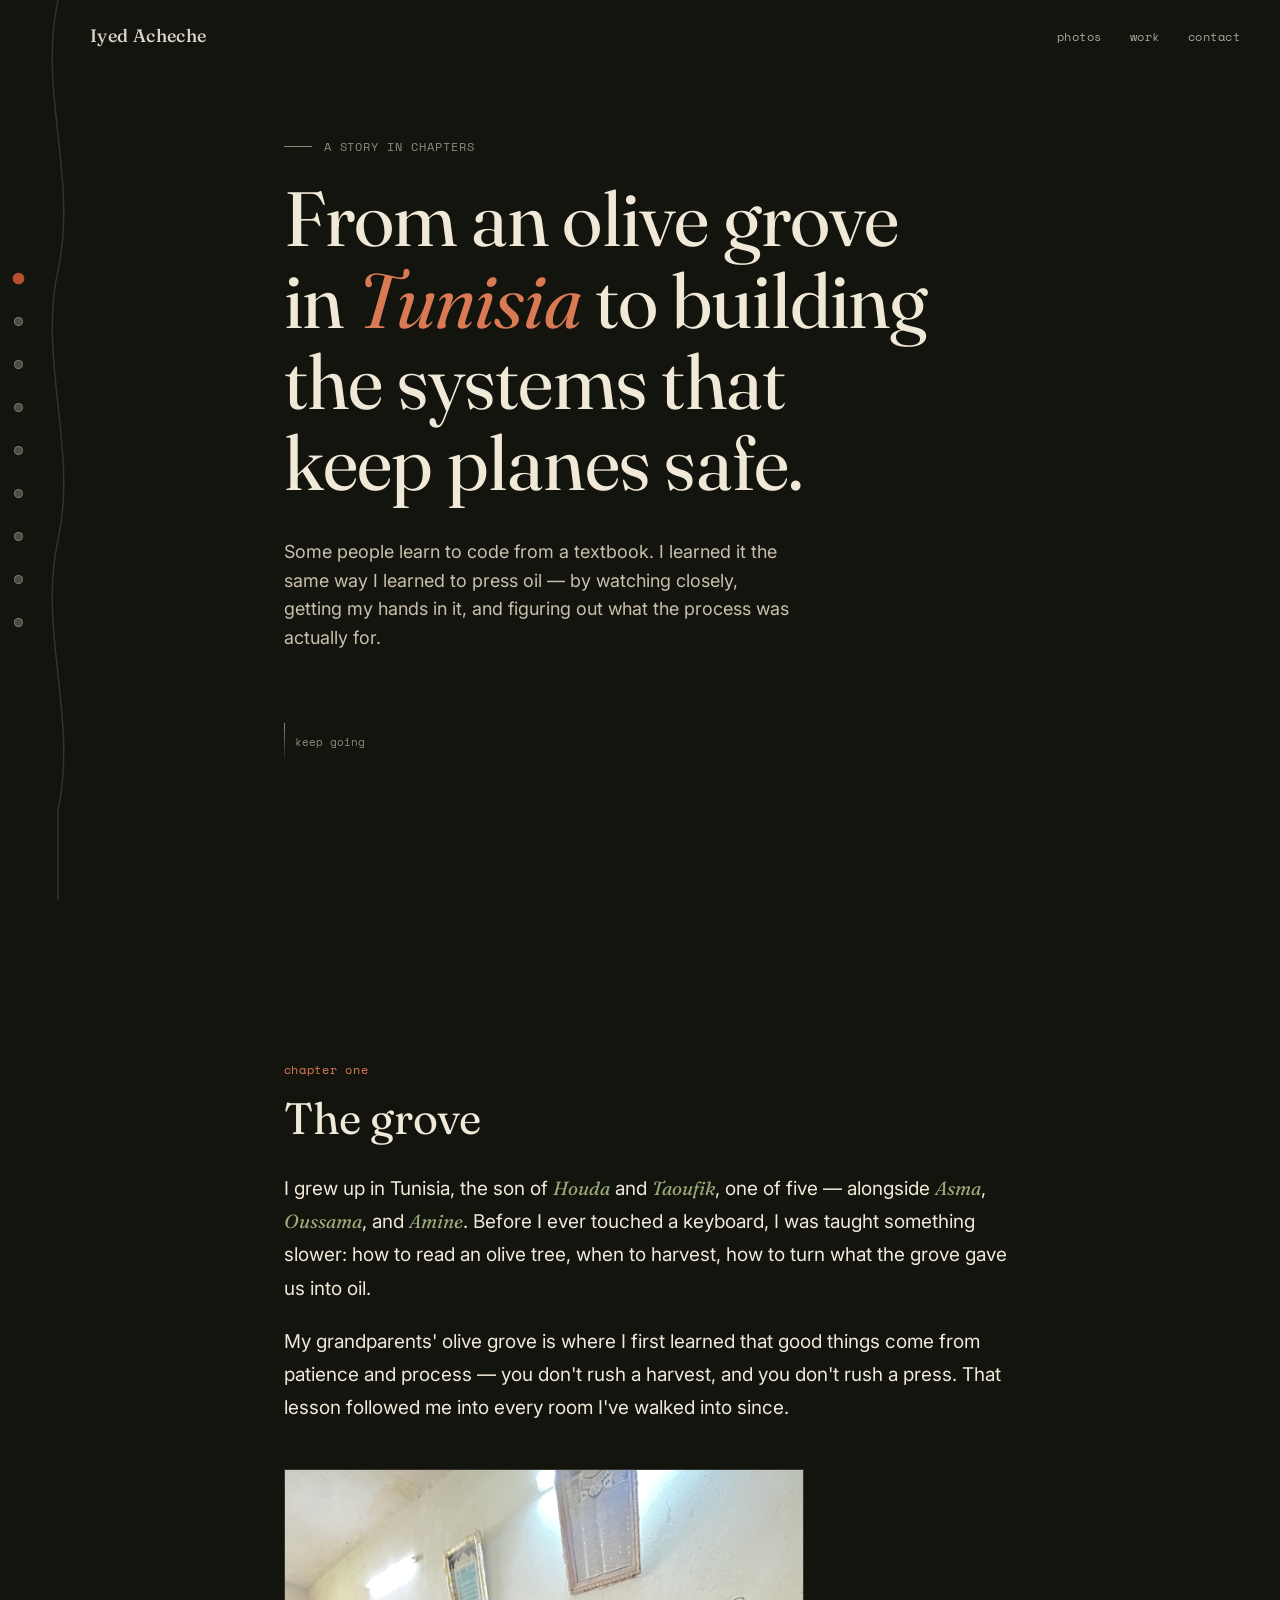
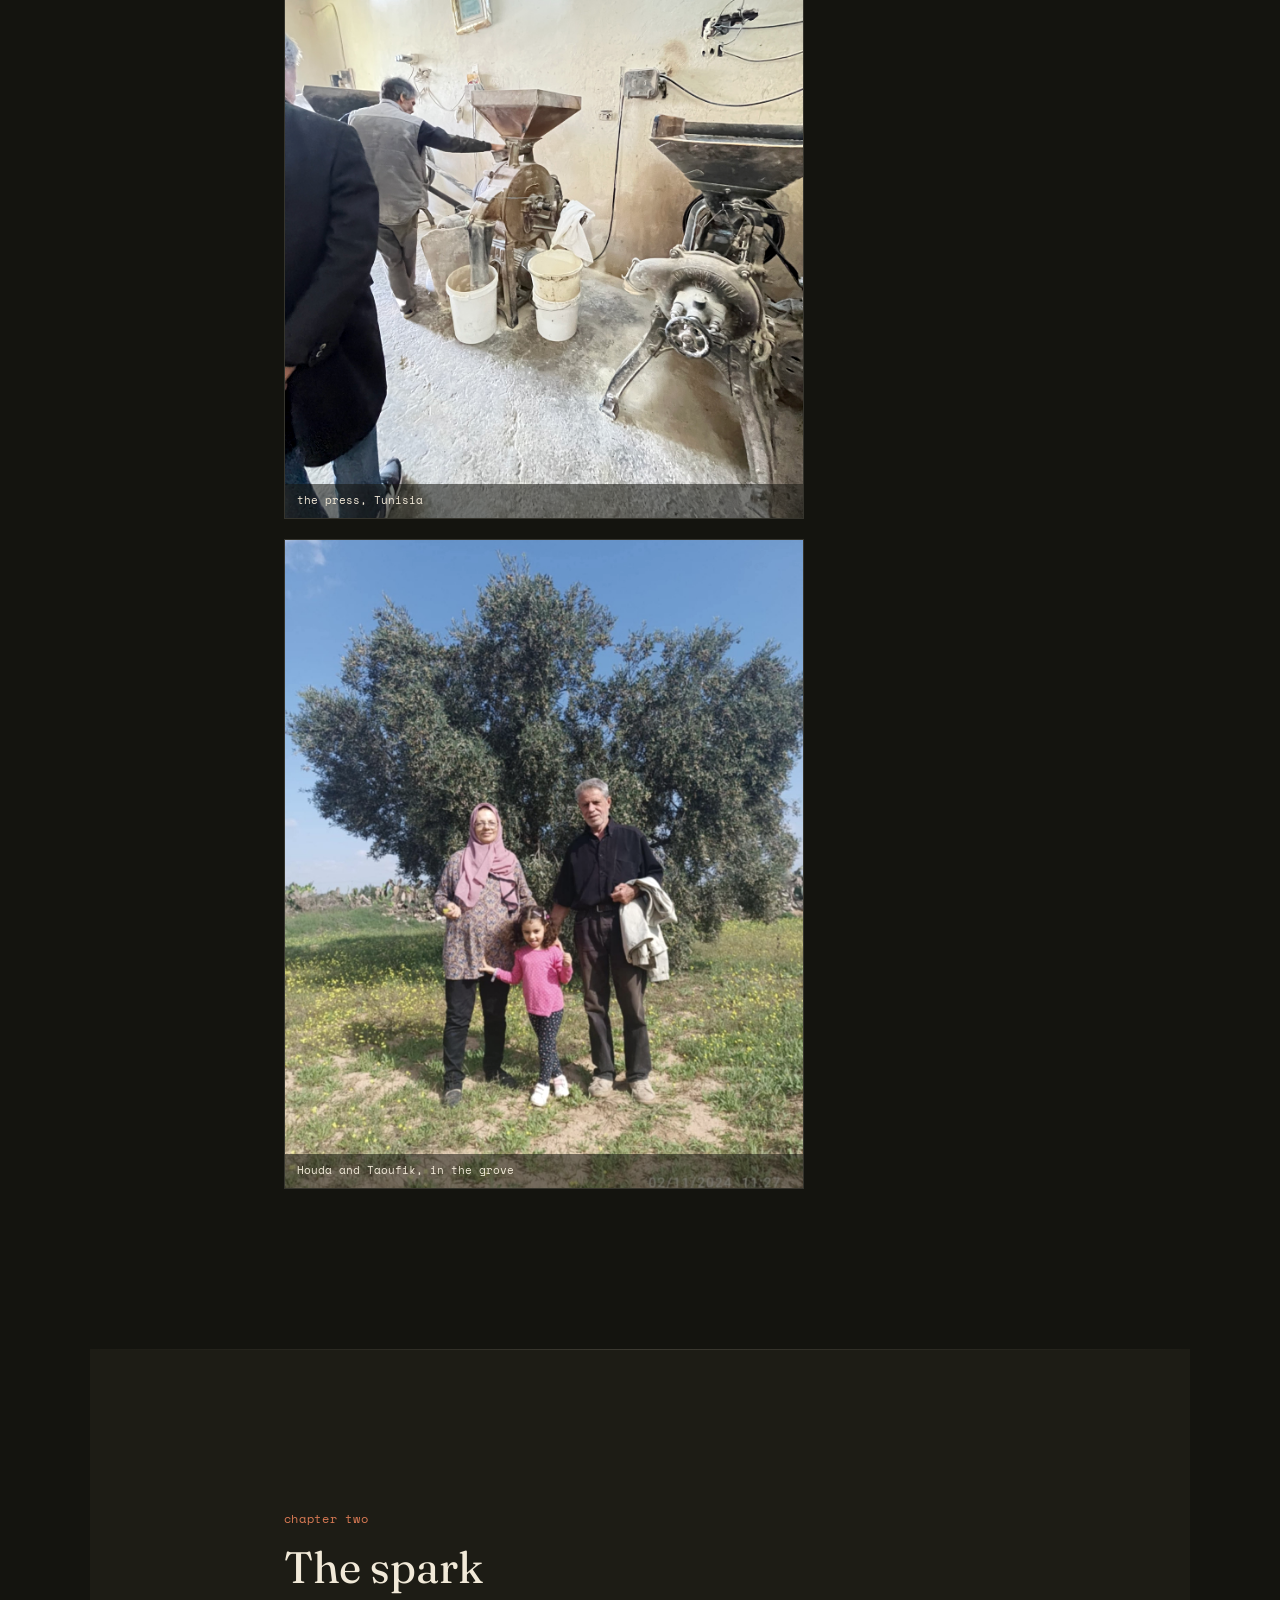
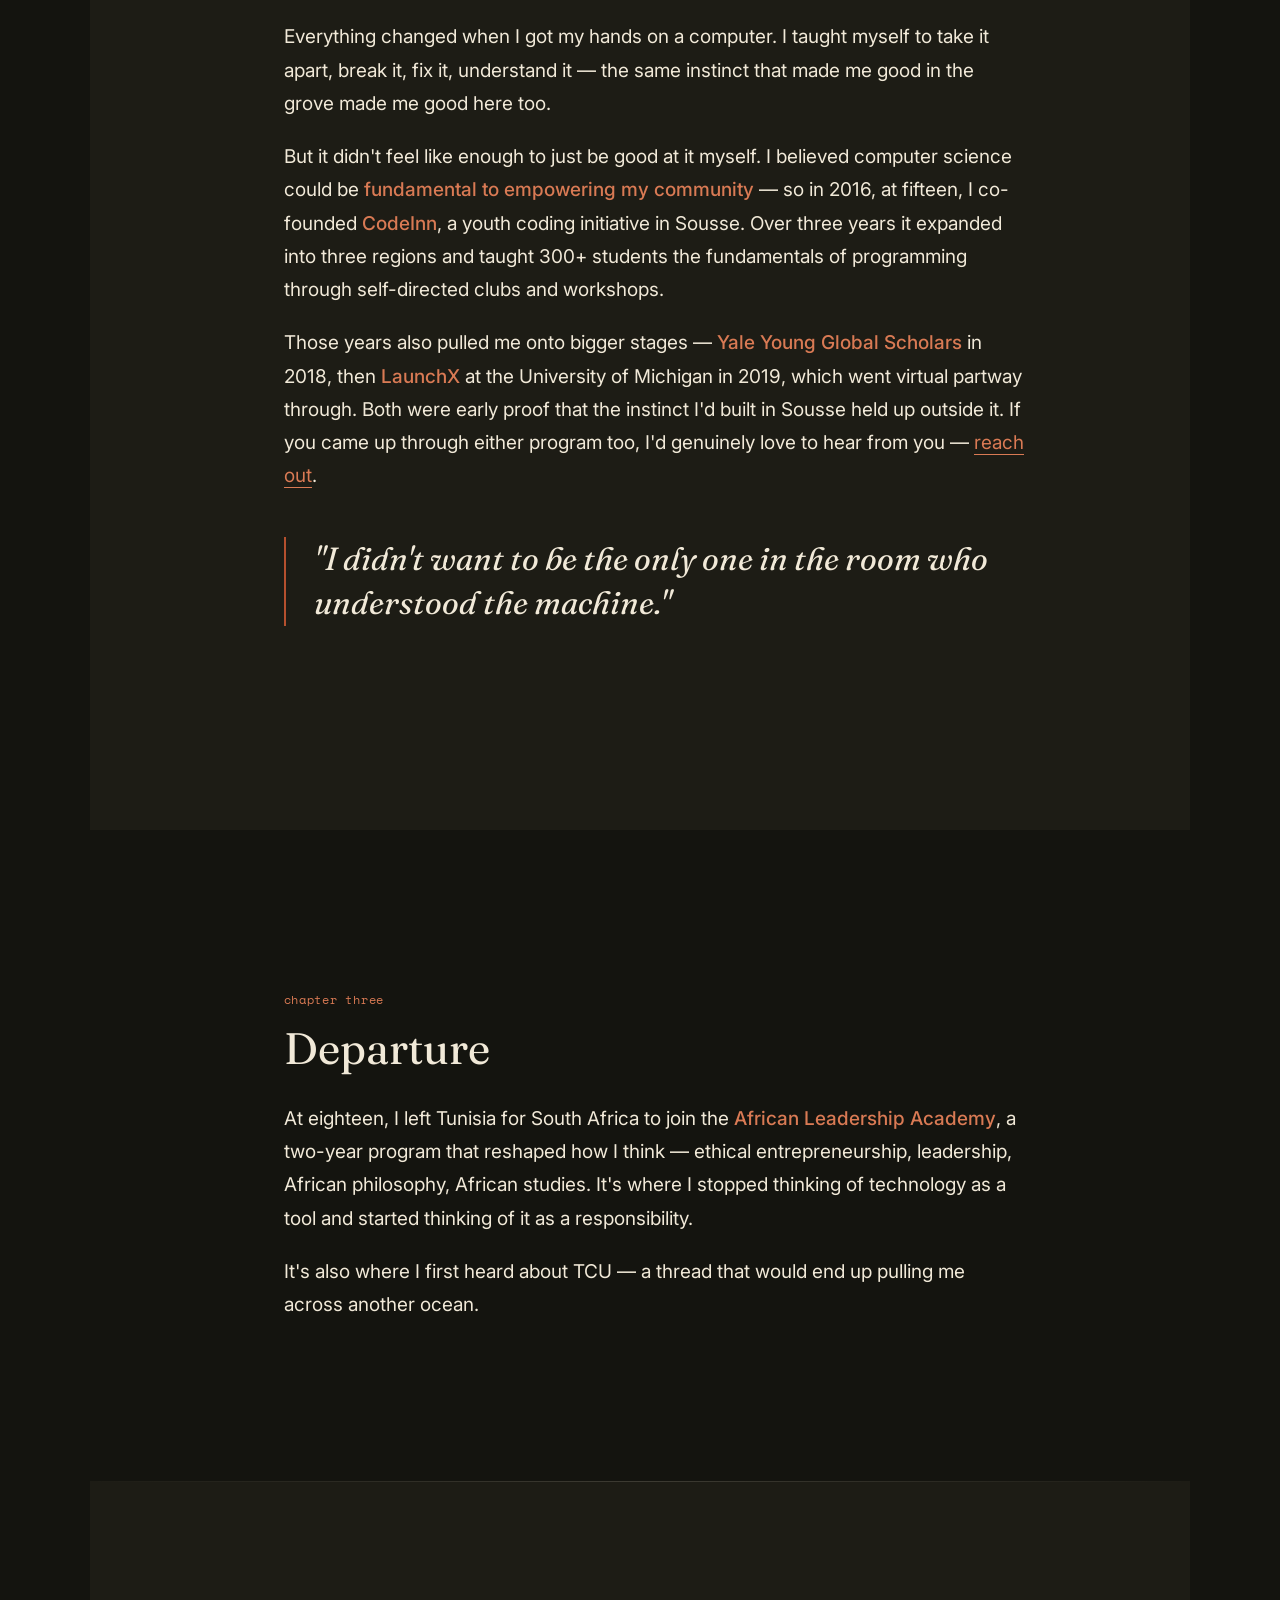
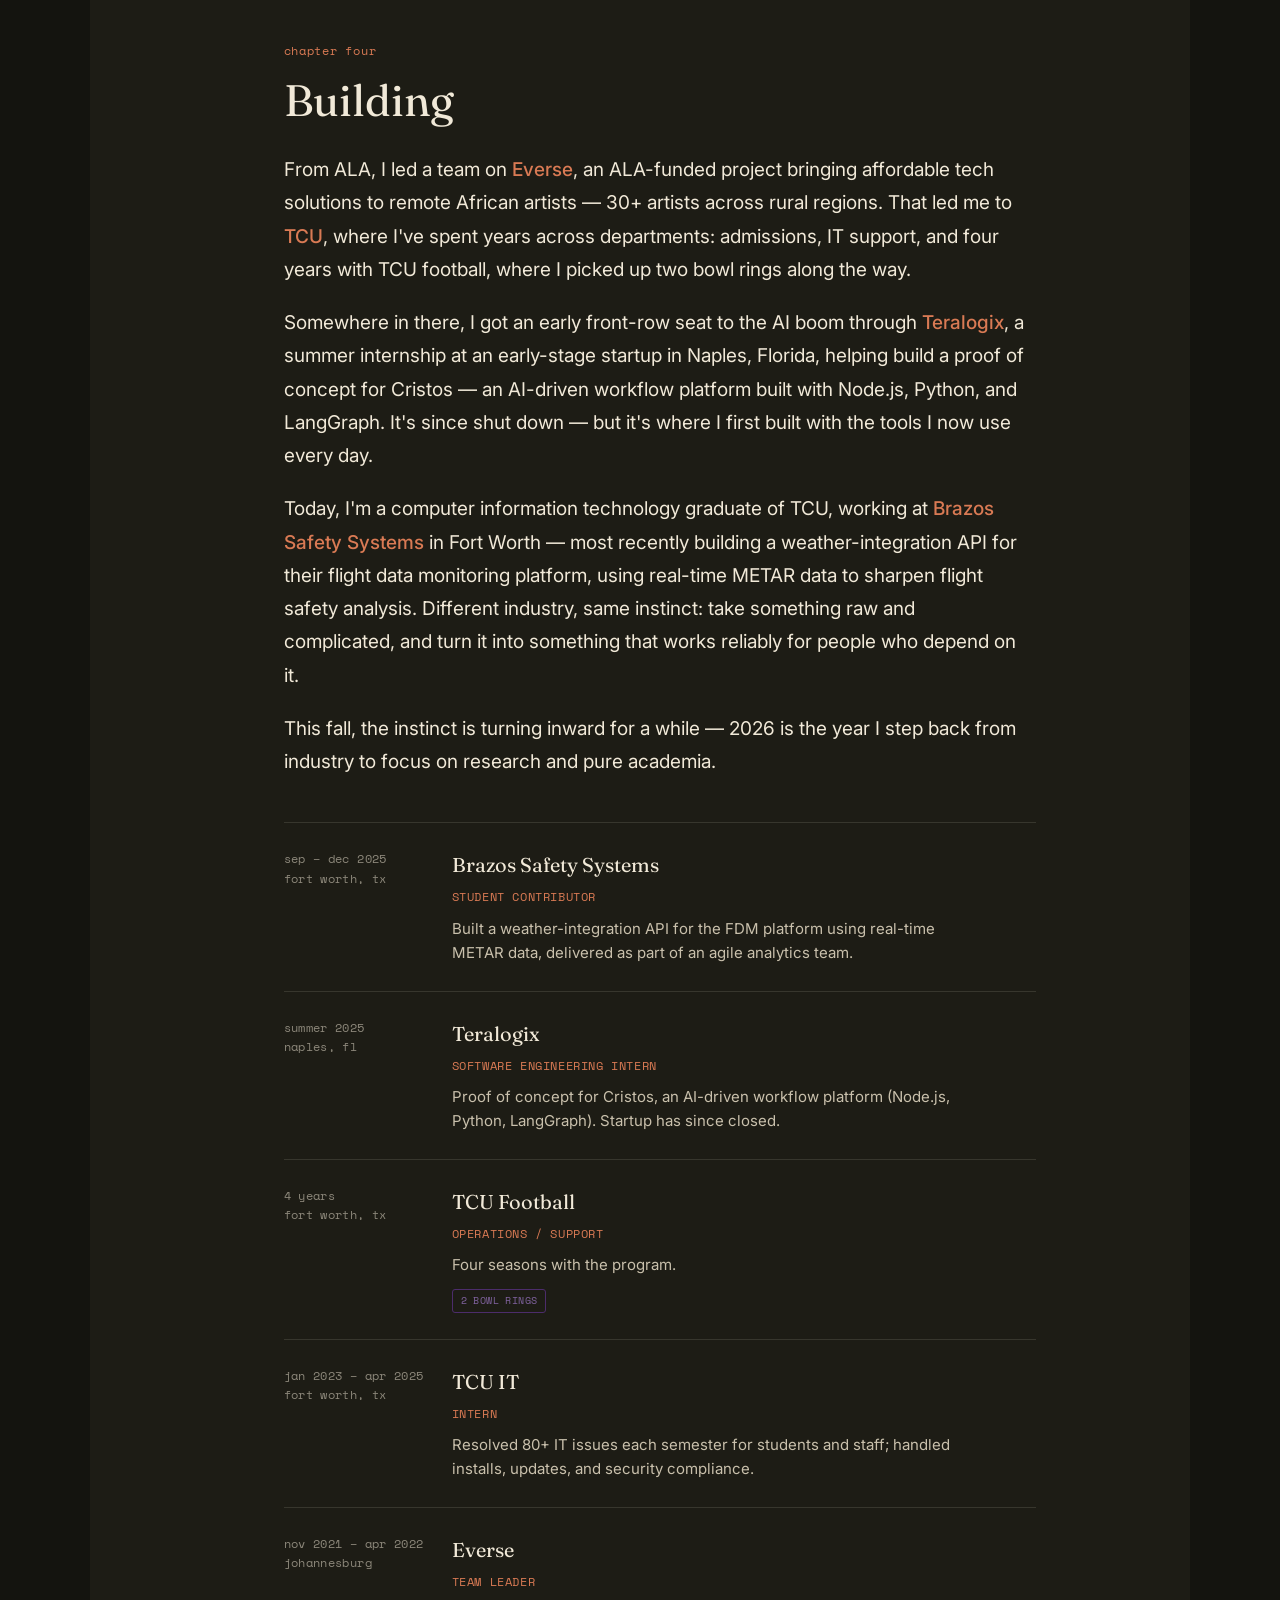
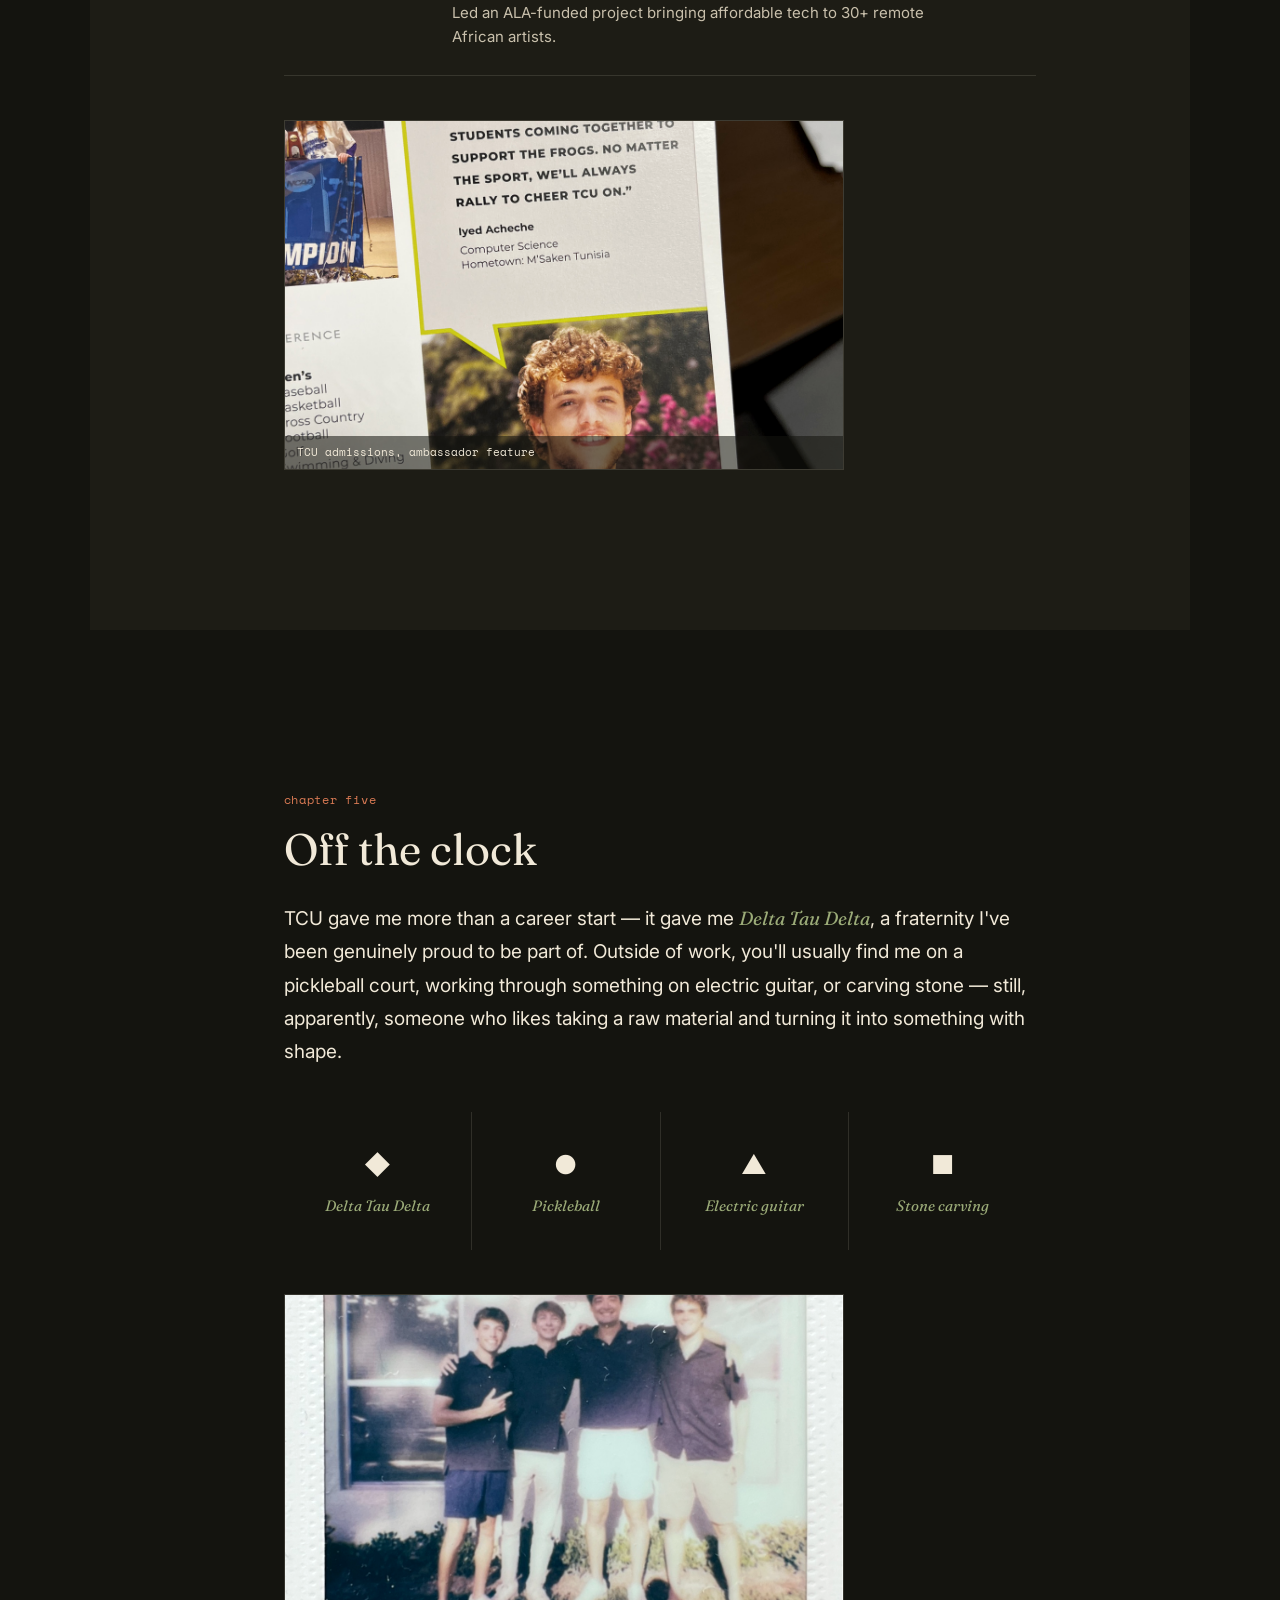
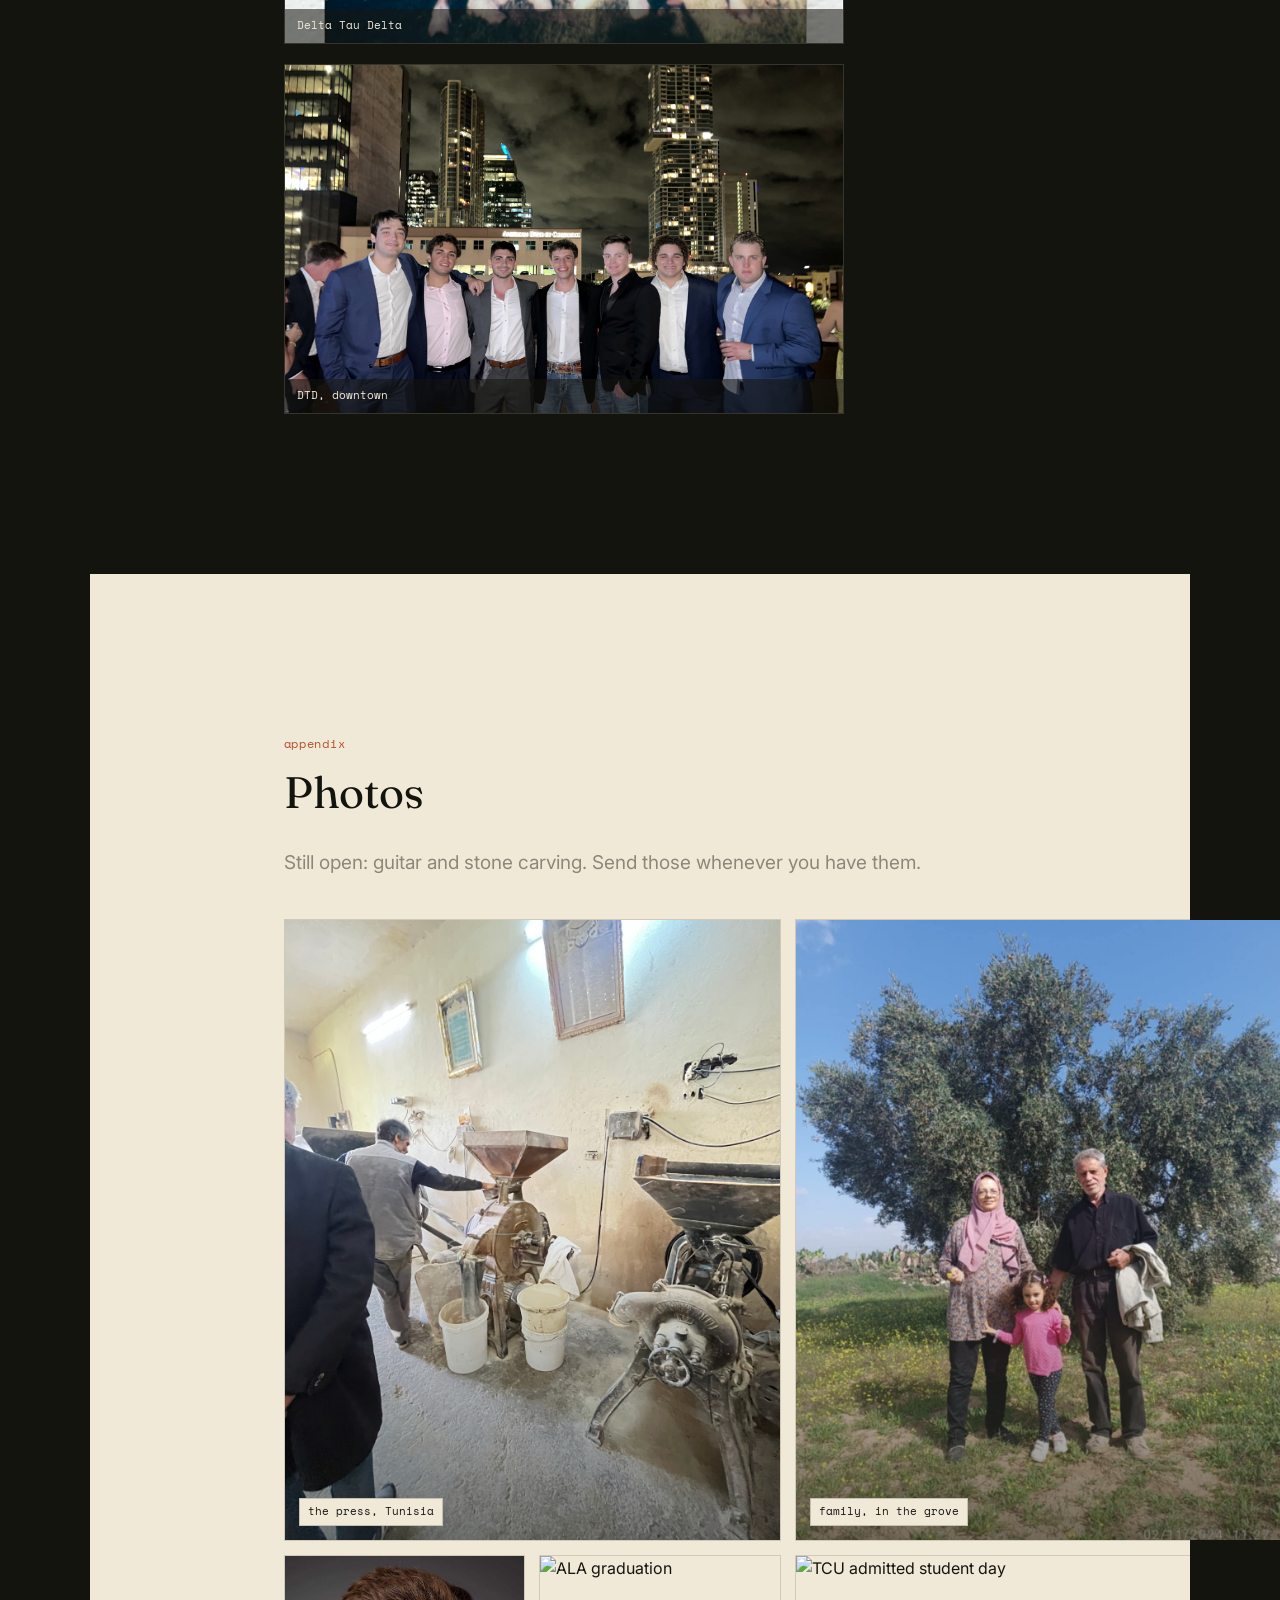
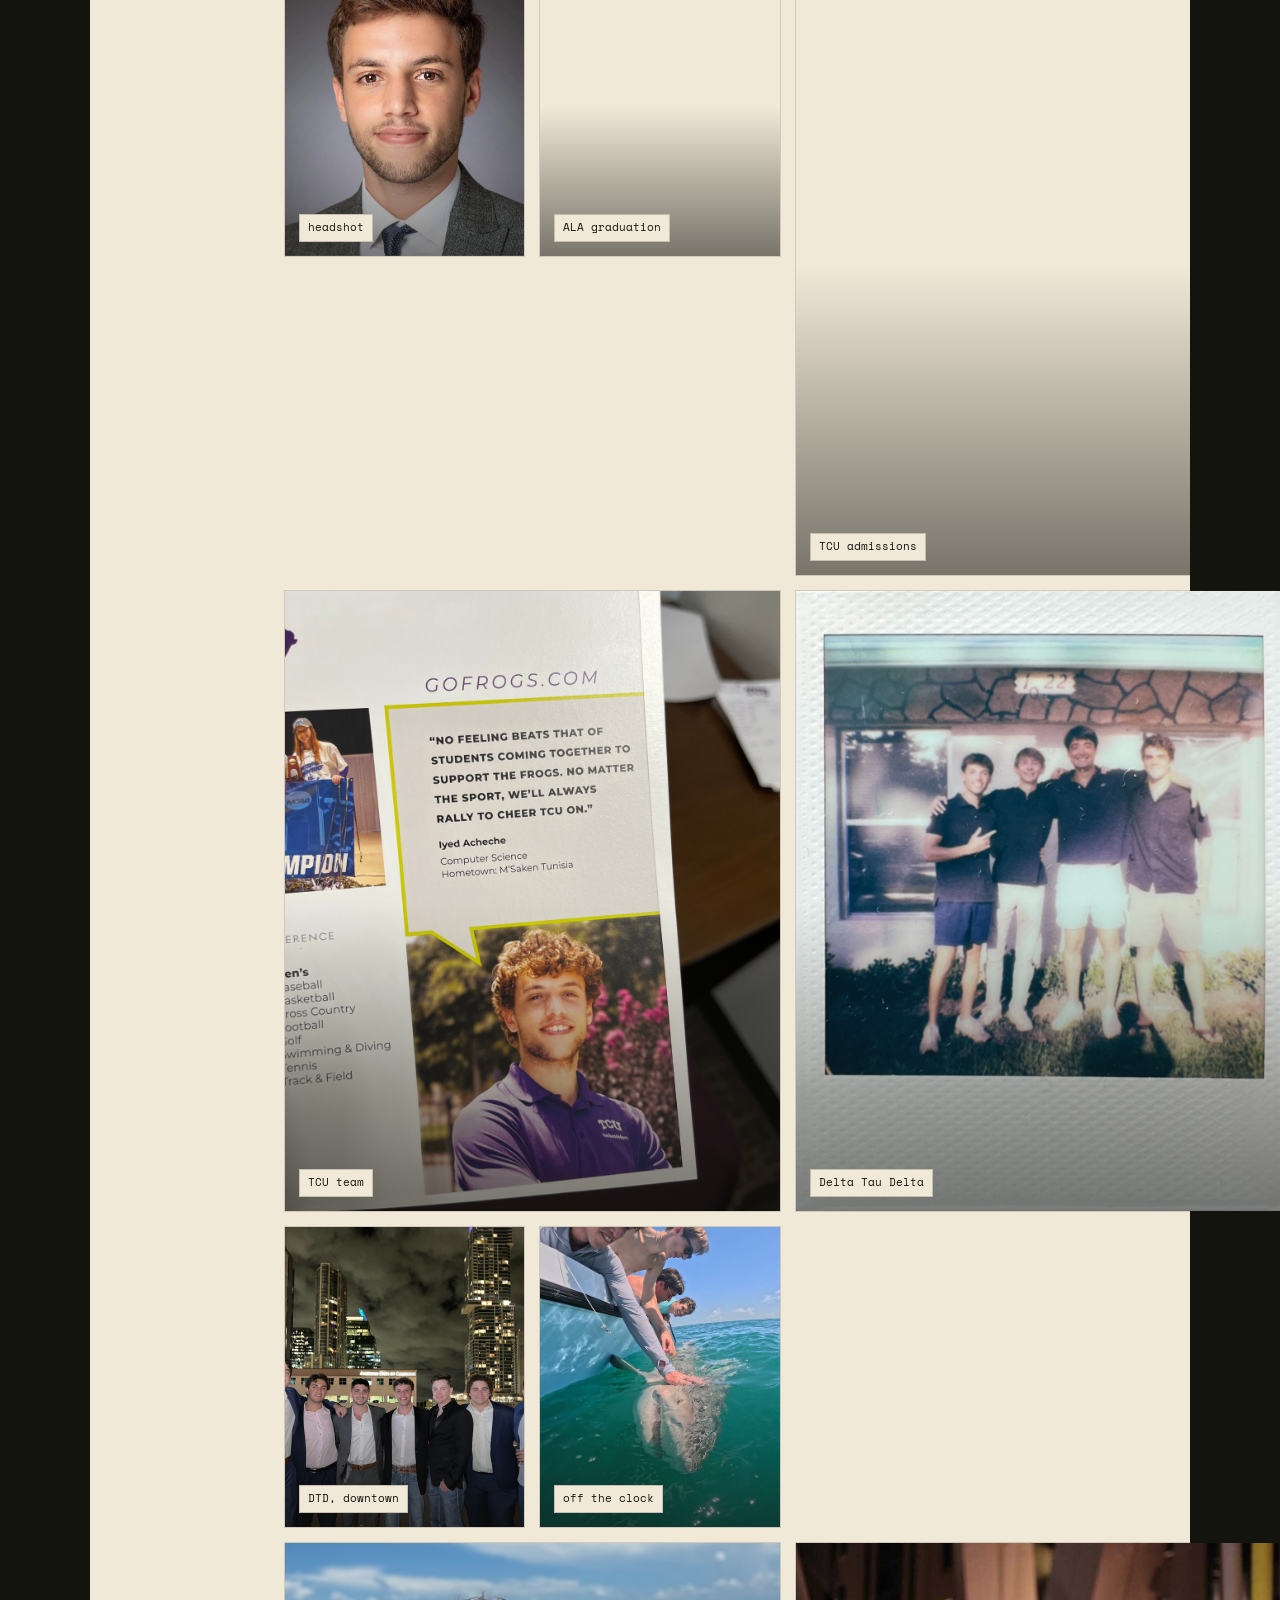
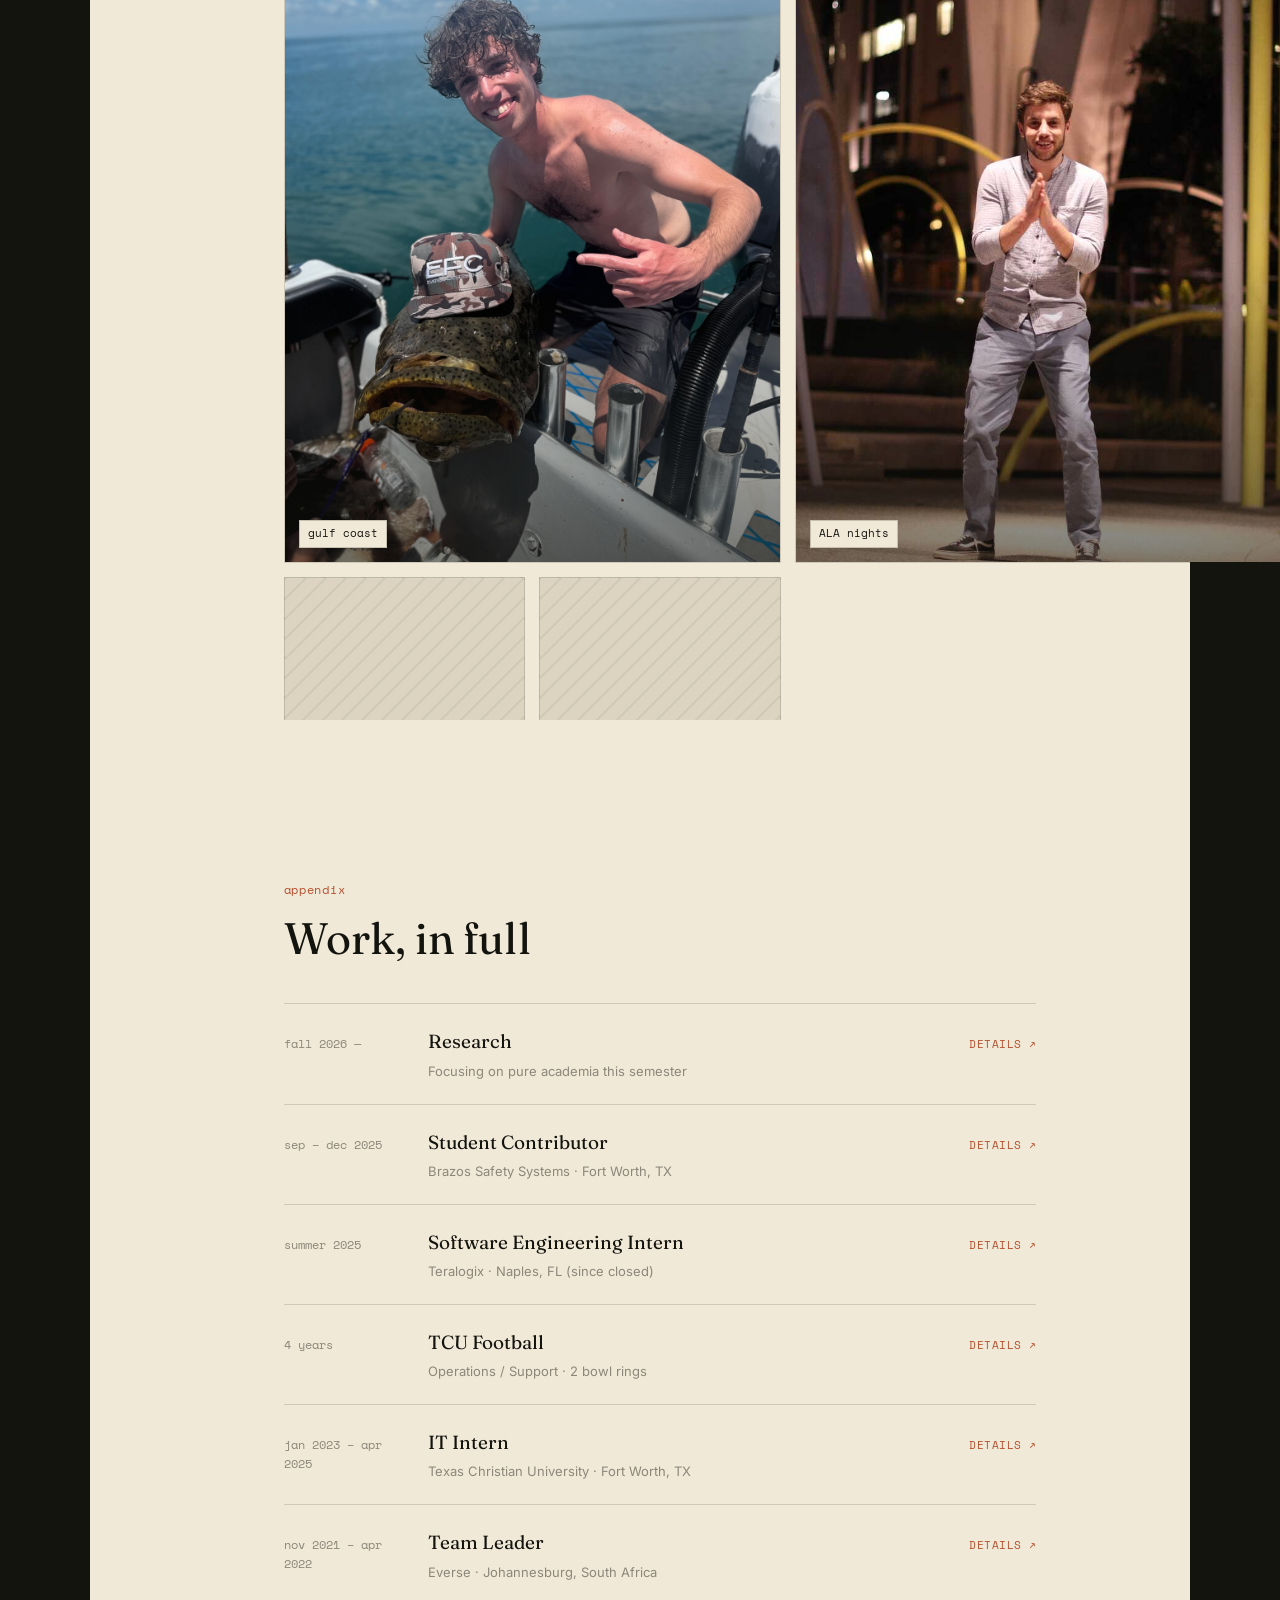
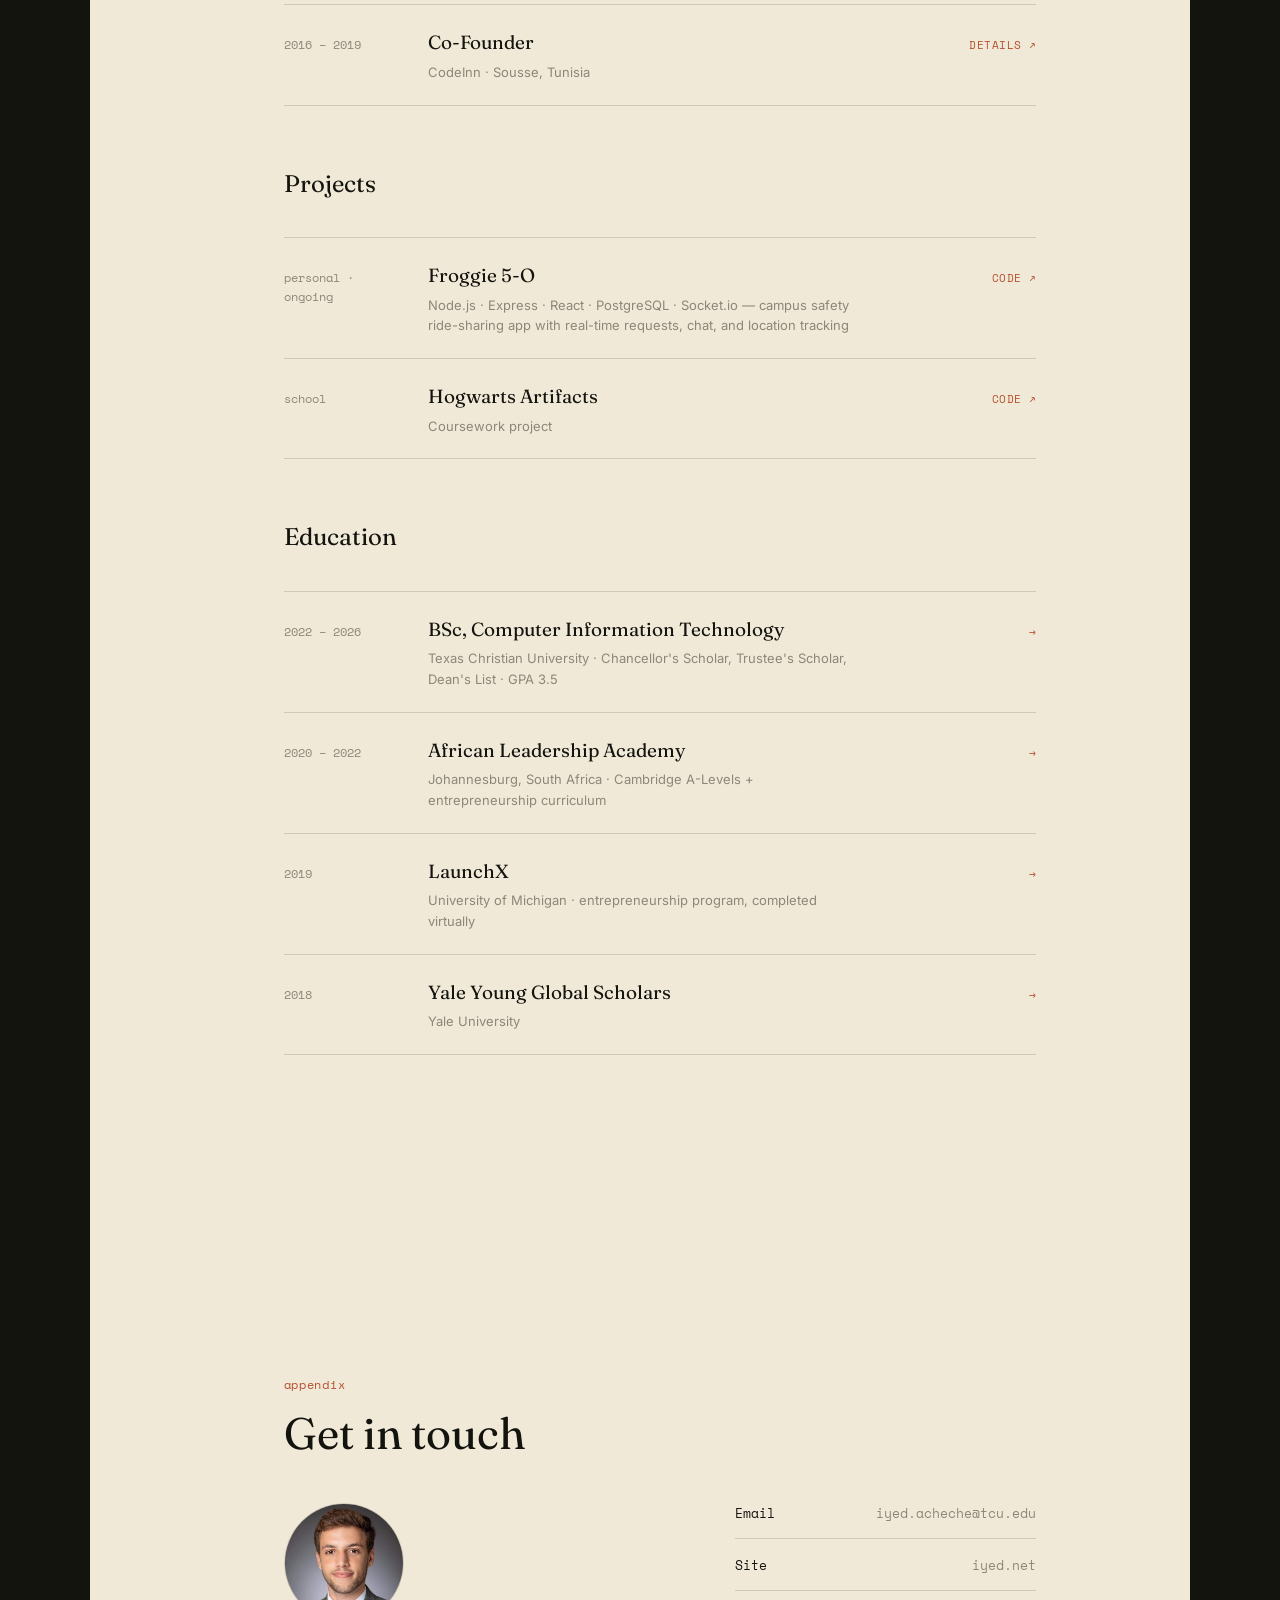
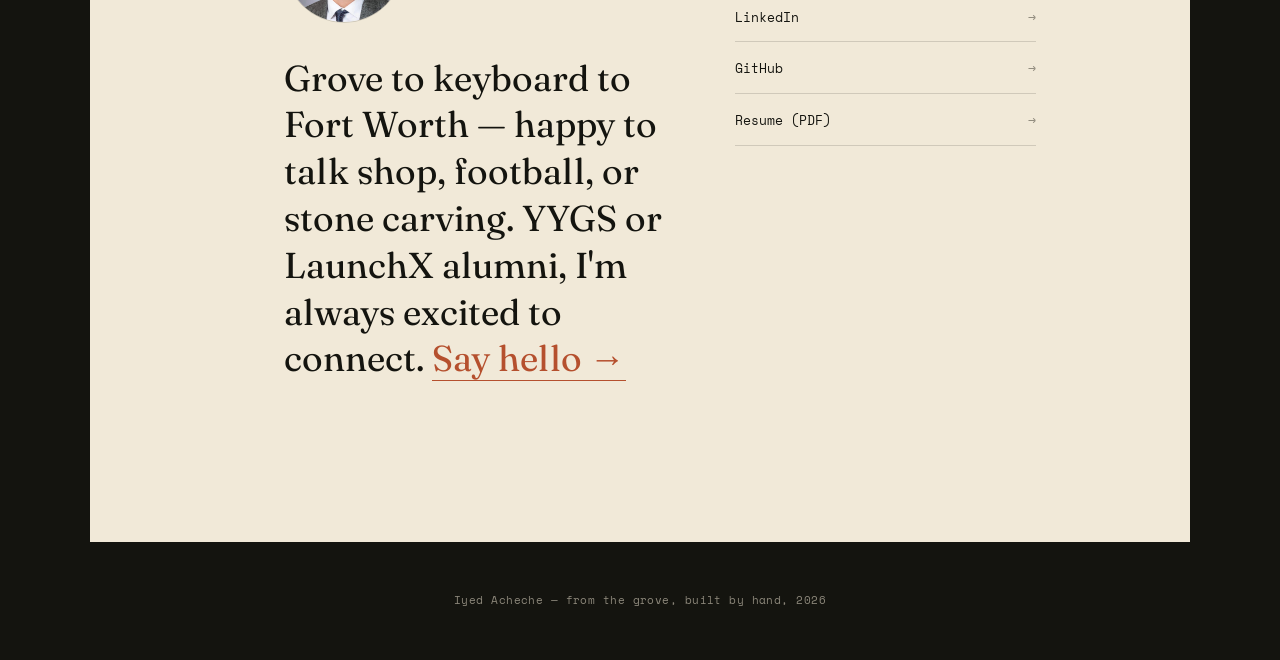
==== story.html @ ce96b067 "Ship Ink home page design; move long-form page to story.html Co-Authored-By: Claude Sonnet 5.5 <nore" ====
<!DOCTYPE html>
<html lang="en">
<head>
<meta charset="UTF-8">
<meta name="viewport" content="width=device-width, initial-scale=1.0">
<title>Iyed Acheche — from the grove</title>
<link rel="preconnect" href="https://fonts.googleapis.com">
<link rel="preconnect" href="https://fonts.gstatic.com" crossorigin>
<link href="https://fonts.googleapis.com/css2?family=Fraunces:opsz,wght@9..144,300;9..144,400;9..144,500;9..144,600&family=Inter:wght@400;500;600&family=Space+Mono:wght@400;700&display=swap" rel="stylesheet">
<style>
  :root{
    --ink:#14140F;
    --ink-2:#1D1C15;
    --bone:#F1E9D8;
    --bone-dim:#C9C0AC;
    --olive:#6B7A4F;
    --olive-light:#9BAB78;
    --rust:#B5502E;
    --rust-light:#D97A54;
    --purple:#4C2C6B;
    --purple-light:#8163A0;
    --stone:#8C877A;
    --serif:'Fraunces', serif;
    --sans:'Inter', sans-serif;
    --mono:'Space Mono', monospace;
  }
  *{margin:0;padding:0;box-sizing:border-box;}
  html{scroll-behavior:smooth;}
  body{
    background:var(--ink);
    color:var(--bone);
    font-family:var(--sans);
    line-height:1.6;
    overflow-x:hidden;
  }
  ::selection{background:var(--rust);color:var(--bone);}

  /* Root line signature nav */
  .rootline{
    position:fixed;
    left:28px;
    top:0;
    bottom:0;
    width:60px;
    z-index:50;
    pointer-events:none;
  }
  .rootline svg{height:100%;width:100%;}
  .rootline .track{stroke:rgba(241,233,216,0.14);stroke-width:1.5;fill:none;}
  .rootline .fill{stroke:var(--rust);stroke-width:1.5;fill:none;stroke-dasharray:1;stroke-dashoffset:1;}
  .navdots{
    position:fixed;
    left:14px;
    top:0;
    bottom:0;
    width:32px;
    z-index:60;
    display:flex;
    flex-direction:column;
    justify-content:center;
    gap:34px;
  }
  .navdot{
    width:9px;height:9px;border-radius:50%;
    background:rgba(241,233,216,0.25);
    border:1px solid rgba(241,233,216,0.3);
    cursor:pointer;
    transition:background .3s, transform .3s;
    pointer-events:all;
  }
  .navdot.active{background:var(--rust);border-color:var(--rust);transform:scale(1.3);}

  header.topbar{
    position:fixed;top:0;left:0;right:0;
    display:flex;justify-content:space-between;align-items:center;
    padding:22px 40px 22px 90px;
    z-index:70;
    mix-blend-mode:difference;
  }
  .mark{font-family:var(--serif);font-weight:500;font-size:18px;letter-spacing:.02em;color:var(--bone);text-decoration:none;}
  nav.toplinks{display:flex;gap:28px;font-family:var(--mono);font-size:12px;text-transform:lowercase;letter-spacing:.04em;}
  nav.toplinks a{color:var(--bone);text-decoration:none;opacity:.75;transition:opacity .2s;}
  nav.toplinks a:hover{opacity:1;}

  section{
    position:relative;
    padding:160px 12vw 160px calc(12vw + 40px);
    max-width:1100px;
    margin:0 auto;
  }
  section.hero{
    min-height:100vh;
    display:flex;
    flex-direction:column;
    justify-content:center;
    padding-top:0;padding-bottom:0;
  }
  .chapter-media{
    margin-top:44px;
    width:100%;
    max-width:520px;
    aspect-ratio:4/5;
    overflow:hidden;
    border:1px solid rgba(241,233,216,0.15);
    position:relative;
  }
  .chapter-media img{width:100%;height:100%;object-fit:cover;display:block;filter:grayscale(15%) contrast(1.05);}
  .chapter-media .cap{
    position:absolute;bottom:0;left:0;right:0;
    background:rgba(20,20,15,0.55);
    font-family:var(--mono);font-size:11px;color:var(--bone);
    padding:8px 12px;
  }
  .eyebrow{
    font-family:var(--mono);
    font-size:12px;
    letter-spacing:.08em;
    text-transform:uppercase;
    color:var(--stone);
    margin-bottom:22px;
    display:flex;
    align-items:center;
    gap:12px;
  }
  .eyebrow::before{content:'';width:28px;height:1px;background:var(--stone);}

  h1.headline{
    font-family:var(--serif);
    font-weight:400;
    font-size:clamp(38px, 6vw, 78px);
    line-height:1.06;
    letter-spacing:-.01em;
    max-width:14ch;
  }
  h1.headline em{font-style:italic;color:var(--rust-light);font-weight:400;}
  .hero-sub{
    margin-top:34px;
    font-size:18px;
    color:var(--bone-dim);
    max-width:46ch;
  }
  .scrollcue{
    margin-top:70px;
    font-family:var(--mono);
    font-size:11px;
    color:var(--stone);
    display:flex;align-items:center;gap:10px;
  }
  .scrollcue .line{width:1px;height:40px;background:linear-gradient(var(--stone),transparent);}

  h2.chapter-title{
    font-family:var(--serif);
    font-weight:400;
    font-size:clamp(28px,4vw,44px);
    margin-bottom:28px;
    line-height:1.15;
  }
  .chapter-num{font-family:var(--mono);font-size:12px;color:var(--rust-light);letter-spacing:.06em;display:block;margin-bottom:14px;}
  p.lede{font-size:19px;line-height:1.75;color:var(--bone);max-width:62ch;}
  p.lede + p.lede{margin-top:20px;}
  p.lede strong{color:var(--rust-light);font-weight:500;}
  .names{font-family:var(--serif);font-style:italic;color:var(--olive-light);}

  section.tint{background:var(--ink-2);}
  section.tint::before{
    content:'';position:absolute;left:0;right:0;top:0;height:1px;
    background:linear-gradient(90deg, transparent, rgba(241,233,216,0.15), transparent);
  }

  .pullquote{
    font-family:var(--serif);
    font-style:italic;
    font-size:clamp(22px,3vw,32px);
    line-height:1.4;
    color:var(--bone);
    border-left:2px solid var(--rust);
    padding-left:28px;
    margin:44px 0;
    max-width:52ch;
  }

  /* Chapter 4 - field notes */
  .fieldnotes{margin-top:44px;display:flex;flex-direction:column;gap:0;}
  .fieldnote{
    display:grid;
    grid-template-columns:140px 1fr;
    gap:28px;
    padding:26px 0;
    border-top:1px solid rgba(241,233,216,0.12);
  }
  .fieldnote:last-child{border-bottom:1px solid rgba(241,233,216,0.12);}
  .fn-meta{font-family:var(--mono);font-size:12px;color:var(--stone);letter-spacing:.03em;}
  .fn-org{font-family:var(--serif);font-size:20px;color:var(--bone);margin-bottom:6px;}
  .fn-role{font-family:var(--mono);font-size:12px;color:var(--rust-light);text-transform:uppercase;letter-spacing:.05em;margin-bottom:10px;}
  .fn-desc{color:var(--bone-dim);font-size:15px;max-width:56ch;}
  .fn-tag{
    display:inline-block;
    font-family:var(--mono);
    font-size:10px;
    letter-spacing:.04em;
    text-transform:uppercase;
    color:var(--purple-light);
    border:1px solid var(--purple);
    border-radius:3px;
    padding:3px 8px;
    margin-top:12px;
  }

  /* Off the clock */
  .interests{
    margin-top:44px;
    display:grid;
    grid-template-columns:repeat(4,1fr);
    gap:1px;
    background:rgba(241,233,216,0.12);
  }
  .interest{
    background:var(--ink);
    padding:32px 20px;
    text-align:center;
  }
  .interest i{
    font-family:var(--serif);font-style:italic;
    font-size:15px;color:var(--olive-light);display:block;margin-top:8px;
  }
  .interest .glyph{font-size:26px;}

  /* Appendix sections (photos/work/contact) — grid utility feel */
  section.appendix{background:var(--bone);color:var(--ink);}
  section.appendix .eyebrow{color:var(--stone);}
  section.appendix .eyebrow::before{background:var(--stone);}
  section.appendix h2.chapter-title{color:var(--ink);}
  section.appendix .chapter-num{color:var(--rust);}

  .photogrid{
    margin-top:40px;
    display:grid;
    grid-template-columns:repeat(3,1fr);
    gap:14px;
  }
  .photo-slot{
    aspect-ratio:4/5;
    background:repeating-linear-gradient(135deg, rgba(20,20,15,0.06) 0px, rgba(20,20,15,0.06) 2px, transparent 2px, transparent 14px), var(--stone);
    background-color:#DCD4C0;
    border:1px solid rgba(20,20,15,0.15);
    display:flex;align-items:flex-end;
    padding:14px;
    position:relative;
  }
  .photo-slot span{
    font-family:var(--mono);font-size:11px;color:var(--ink);
    background:var(--bone);padding:4px 8px;border:1px solid rgba(20,20,15,0.2);
  }
  .photo-slot.wide{grid-column:span 2;}
  .photo-slot img{
    position:absolute;inset:0;width:100%;height:100%;object-fit:cover;
  }
  .photo-slot.filled{background:none;border-color:rgba(20,20,15,0.15);align-items:flex-end;}
  .photo-slot.filled span{position:relative;z-index:2;}
  .photo-slot.filled::after{
    content:'';position:absolute;left:0;right:0;bottom:0;height:50%;
    background:linear-gradient(transparent, rgba(20,20,15,0.55));z-index:1;
  }

  .worklist{margin-top:40px;display:flex;flex-direction:column;}
  .workrow{
    display:grid;
    grid-template-columns:120px 1fr 160px;
    gap:24px;
    padding:22px 0;
    border-top:1px solid rgba(20,20,15,0.15);
    align-items:baseline;
  }
  .worklist .workrow:last-child{border-bottom:1px solid rgba(20,20,15,0.15);}
  .work-date{font-family:var(--mono);font-size:12px;color:var(--stone);}
  .work-title{font-family:var(--serif);font-size:19px;}
  .work-title small{display:block;font-family:var(--sans);font-size:13px;color:var(--stone);margin-top:4px;}
  .work-link{font-family:var(--mono);font-size:11px;text-align:right;color:var(--rust);text-decoration:none;text-transform:uppercase;letter-spacing:.04em;}

  .contact-wrap{
    margin-top:44px;
    display:grid;
    grid-template-columns:1.3fr 1fr;
    gap:60px;
  }
  .contact-cta{
    font-family:var(--serif);
    font-size:clamp(26px,3.4vw,36px);
    line-height:1.3;
  }
  .contact-cta a{color:var(--rust);text-decoration:none;border-bottom:1px solid var(--rust);}
  .contact-links{display:flex;flex-direction:column;gap:16px;}
  .contact-link{
    font-family:var(--mono);font-size:13px;
    display:flex;justify-content:space-between;
    padding-bottom:14px;border-bottom:1px solid rgba(20,20,15,0.15);
    text-decoration:none;color:var(--ink);
  }
  .contact-link span:last-child{color:var(--stone);}

  footer{
    background:var(--ink);
    color:var(--stone);
    text-align:center;
    padding:50px 20px;
    font-family:var(--mono);
    font-size:11px;
    letter-spacing:.04em;
  }

  @media (max-width:760px){
    .rootline{display:none;}
    .navdots{left:8px;gap:22px;}
    header.topbar{padding:18px 20px;}
    nav.toplinks{gap:16px;}
    section{padding:110px 7vw 110px 44px;}
    .fieldnote{grid-template-columns:1fr;gap:8px;}
    .interests{grid-template-columns:repeat(2,1fr);}
    .photogrid{grid-template-columns:repeat(2,1fr);}
    .photo-slot.wide{grid-column:span 2;}
    .workrow{grid-template-columns:1fr;gap:6px;}
    .contact-wrap{grid-template-columns:1fr;gap:36px;}
  }
</style>
</head>
<body>

<div class="rootline" aria-hidden="true">
  <svg viewBox="0 0 60 3000" preserveAspectRatio="none">
    <path class="track" d="M30,0 C10,300 50,600 30,900 C10,1200 50,1500 30,1800 C10,2100 50,2400 30,2700 L30,3000" />
  </svg>
</div>
<div class="navdots" id="navdots"></div>

<header class="topbar">
  <a href="#hero" class="mark">Iyed Acheche</a>
  <nav class="toplinks">
    <a href="#photos">photos</a>
    <a href="#work">work</a>
    <a href="#contact">contact</a>
  </nav>
</header>

<section class="hero" id="hero" data-nav="hero">
  <span class="eyebrow">a story in chapters</span>
  <h1 class="headline">From an olive grove in <em>Tunisia</em> to building the systems that keep planes safe.</h1>
  <p class="hero-sub">Some people learn to code from a textbook. I learned it the same way I learned to press oil — by watching closely, getting my hands in it, and figuring out what the process was actually for.</p>
  <div class="scrollcue"><div class="line"></div>keep going</div>
</section>

<section id="grove" data-nav="grove">
  <span class="chapter-num">chapter one</span>
  <h2 class="chapter-title">The grove</h2>
  <p class="lede">I grew up in Tunisia, the son of <span class="names">Houda</span> and <span class="names">Taoufik</span>, one of five — alongside <span class="names">Asma</span>, <span class="names">Oussama</span>, and <span class="names">Amine</span>. Before I ever touched a keyboard, I was taught something slower: how to read an olive tree, when to harvest, how to turn what the grove gave us into oil.</p>
  <p class="lede">My grandparents' olive grove is where I first learned that good things come from patience and process — you don't rush a harvest, and you don't rush a press. That lesson followed me into every room I've walked into since.</p>
  <div class="chapter-media">
    <img src="photos/p8.jpg" alt="An olive press at work in Tunisia">
    <div class="cap">the press, Tunisia</div>
  </div>
  <div class="chapter-media" style="margin-top:20px;">
    <img src="photos/p10_family_grove.jpg" alt="Family in the olive grove">
    <div class="cap">Houda and Taoufik, in the grove</div>
  </div>
</section>

<section class="tint" id="spark" data-nav="spark">
  <span class="chapter-num">chapter two</span>
  <h2 class="chapter-title">The spark</h2>
  <p class="lede">Everything changed when I got my hands on a computer. I taught myself to take it apart, break it, fix it, understand it — the same instinct that made me good in the grove made me good here too.</p>
  <p class="lede">But it didn't feel like enough to just be good at it myself. I believed computer science could be <strong>fundamental to empowering my community</strong> — so in 2016, at fifteen, I co-founded <strong>CodeInn</strong>, a youth coding initiative in Sousse. Over three years it expanded into three regions and taught 300+ students the fundamentals of programming through self-directed clubs and workshops.</p>
  <p class="lede">Those years also pulled me onto bigger stages — <strong>Yale Young Global Scholars</strong> in 2018, then <strong>LaunchX</strong> at the University of Michigan in 2019, which went virtual partway through. Both were early proof that the instinct I'd built in Sousse held up outside it. If you came up through either program too, I'd genuinely love to hear from you — <a href="#contact" style="color:var(--rust-light);border-bottom:1px solid var(--rust-light);text-decoration:none;">reach out</a>.</p>
  <div class="pullquote">"I didn't want to be the only one in the room who understood the machine."</div>
</section>

<section id="departure" data-nav="departure">
  <span class="chapter-num">chapter three</span>
  <h2 class="chapter-title">Departure</h2>
  <p class="lede">At eighteen, I left Tunisia for South Africa to join the <strong>African Leadership Academy</strong>, a two-year program that reshaped how I think — ethical entrepreneurship, leadership, African philosophy, African studies. It's where I stopped thinking of technology as a tool and started thinking of it as a responsibility.</p>
  <p class="lede">It's also where I first heard about TCU — a thread that would end up pulling me across another ocean.</p>
</section>

<section class="tint" id="build" data-nav="build">
  <span class="chapter-num">chapter four</span>
  <h2 class="chapter-title">Building</h2>
  <p class="lede">From ALA, I led a team on <strong>Everse</strong>, an ALA-funded project bringing affordable tech solutions to remote African artists — 30+ artists across rural regions. That led me to <strong>TCU</strong>, where I've spent years across departments: admissions, IT support, and four years with TCU football, where I picked up two bowl rings along the way.</p>
  <p class="lede">Somewhere in there, I got an early front-row seat to the AI boom through <strong>Teralogix</strong>, a summer internship at an early-stage startup in Naples, Florida, helping build a proof of concept for Cristos — an AI-driven workflow platform built with Node.js, Python, and LangGraph. It's since shut down — but it's where I first built with the tools I now use every day.</p>
  <p class="lede">Today, I'm a computer information technology graduate of TCU, working at <strong>Brazos Safety Systems</strong> in Fort Worth — most recently building a weather-integration API for their flight data monitoring platform, using real-time METAR data to sharpen flight safety analysis. Different industry, same instinct: take something raw and complicated, and turn it into something that works reliably for people who depend on it.</p>
  <p class="lede">This fall, the instinct is turning inward for a while — 2026 is the year I step back from industry to focus on research and pure academia.</p>

  <div class="fieldnotes">
    <div class="fieldnote">
      <div class="fn-meta">sep – dec 2025<br>fort worth, tx</div>
      <div>
        <div class="fn-org">Brazos Safety Systems</div>
        <div class="fn-role">Student Contributor</div>
        <div class="fn-desc">Built a weather-integration API for the FDM platform using real-time METAR data, delivered as part of an agile analytics team.</div>
      </div>
    </div>
    <div class="fieldnote">
      <div class="fn-meta">summer 2025<br>naples, fl</div>
      <div>
        <div class="fn-org">Teralogix</div>
        <div class="fn-role">Software Engineering Intern</div>
        <div class="fn-desc">Proof of concept for Cristos, an AI-driven workflow platform (Node.js, Python, LangGraph). Startup has since closed.</div>
      </div>
    </div>
    <div class="fieldnote">
      <div class="fn-meta">4 years<br>fort worth, tx</div>
      <div>
        <div class="fn-org">TCU Football</div>
        <div class="fn-role">Operations / Support</div>
        <div class="fn-desc">Four seasons with the program.</div>
        <span class="fn-tag">2 bowl rings</span>
      </div>
    </div>
    <div class="fieldnote">
      <div class="fn-meta">jan 2023 – apr 2025<br>fort worth, tx</div>
      <div>
        <div class="fn-org">TCU IT</div>
        <div class="fn-role">Intern</div>
        <div class="fn-desc">Resolved 80+ IT issues each semester for students and staff; handled installs, updates, and security compliance.</div>
      </div>
    </div>
    <div class="fieldnote">
      <div class="fn-meta">nov 2021 – apr 2022<br>johannesburg</div>
      <div>
        <div class="fn-org">Everse</div>
        <div class="fn-role">Team Leader</div>
        <div class="fn-desc">Led an ALA-funded project bringing affordable tech to 30+ remote African artists.</div>
      </div>
    </div>
  </div>
  <div class="chapter-media" style="max-width:560px;aspect-ratio:16/10;">
    <img src="photos/p5_tcu_team.jpg" alt="TCU Ambassadors feature">
    <div class="cap">TCU admissions, ambassador feature</div>
  </div>
</section>

<section id="offclock" data-nav="offclock">
  <span class="chapter-num">chapter five</span>
  <h2 class="chapter-title">Off the clock</h2>
  <p class="lede">TCU gave me more than a career start — it gave me <span class="names">Delta Tau Delta</span>, a fraternity I've been genuinely proud to be part of. Outside of work, you'll usually find me on a pickleball court, working through something on electric guitar, or carving stone — still, apparently, someone who likes taking a raw material and turning it into something with shape.</p>
  <div class="interests">
    <div class="interest"><span class="glyph">◆</span><i>Delta Tau Delta</i></div>
    <div class="interest"><span class="glyph">●</span><i>Pickleball</i></div>
    <div class="interest"><span class="glyph">▲</span><i>Electric guitar</i></div>
    <div class="interest"><span class="glyph">■</span><i>Stone carving</i></div>
  </div>
  <div class="chapter-media" style="max-width:560px;aspect-ratio:16/10;">
    <img src="photos/p4_polaroid_friends.jpg" alt="With Delta Tau Delta brothers">
    <div class="cap">Delta Tau Delta</div>
  </div>
  <div class="chapter-media" style="max-width:560px;aspect-ratio:16/10;margin-top:20px;">
    <img src="photos/p14.jpg" alt="Rooftop with Delta Tau Delta brothers">
    <div class="cap">DTD, downtown</div>
  </div>
</section>

<section class="appendix" id="photos" data-nav="photos">
  <span class="chapter-num">appendix</span>
  <h2 class="chapter-title">Photos</h2>
  <p class="lede" style="color:var(--stone)">Still open: guitar and stone carving. Send those whenever you have them.</p>
  <div class="photogrid">
    <div class="photo-slot filled wide"><img src="photos/p8.jpg" alt="Olive press, Tunisia"><span>the press, Tunisia</span></div>
    <div class="photo-slot filled"><img src="photos/p10_family_grove.jpg" alt="Family in the olive grove"><span>family, in the grove</span></div>
    <div class="photo-slot filled"><img src="photos/p1_square.jpg" alt="Headshot"><span>headshot</span></div>
    <div class="photo-slot filled"><img src="photos/p12_ala_grad.jpg" alt="ALA graduation"><span>ALA graduation</span></div>
    <div class="photo-slot filled"><img src="photos/p6_admitted_day.jpg" alt="TCU admitted student day"><span>TCU admissions</span></div>
    <div class="photo-slot filled wide"><img src="photos/p5_tcu_team.jpg" alt="TCU admissions team"><span>TCU team</span></div>
    <div class="photo-slot filled"><img src="photos/p4_polaroid_friends.jpg" alt="Delta Tau Delta brothers"><span>Delta Tau Delta</span></div>
    <div class="photo-slot filled"><img src="photos/p14.jpg" alt="Rooftop with fraternity brothers"><span>DTD, downtown</span></div>
    <div class="photo-slot filled"><img src="photos/p2_shark.jpg" alt="Fishing trip"><span>off the clock</span></div>
    <div class="photo-slot filled wide"><img src="photos/p3_grouper.jpg" alt="Fishing trip"><span>gulf coast</span></div>
    <div class="photo-slot filled"><img src="photos/p11_dance.jpg" alt="A night out during ALA"><span>ALA nights</span></div>
    <div class="photo-slot"><span>guitar</span></div>
    <div class="photo-slot"><span>stone carving</span></div>
  </div>
</section>

<section class="appendix" id="work" data-nav="work">
  <span class="chapter-num">appendix</span>
  <h2 class="chapter-title">Work, in full</h2>
  <div class="worklist">
    <div class="workrow">
      <div class="work-date">fall 2026 —</div>
      <div class="work-title">Research <small>Focusing on pure academia this semester</small></div>
      <a class="work-link" href="#contact">details ↗</a>
    </div>
    <div class="workrow">
      <div class="work-date">sep – dec 2025</div>
      <div class="work-title">Student Contributor <small>Brazos Safety Systems · Fort Worth, TX</small></div>
      <a class="work-link" href="#contact">details ↗</a>
    </div>
    <div class="workrow">
      <div class="work-date">summer 2025</div>
      <div class="work-title">Software Engineering Intern <small>Teralogix · Naples, FL (since closed)</small></div>
      <a class="work-link" href="#contact">details ↗</a>
    </div>
    <div class="workrow">
      <div class="work-date">4 years</div>
      <div class="work-title">TCU Football <small>Operations / Support · 2 bowl rings</small></div>
      <a class="work-link" href="#contact">details ↗</a>
    </div>
    <div class="workrow">
      <div class="work-date">jan 2023 – apr 2025</div>
      <div class="work-title">IT Intern <small>Texas Christian University · Fort Worth, TX</small></div>
      <a class="work-link" href="#contact">details ↗</a>
    </div>
    <div class="workrow">
      <div class="work-date">nov 2021 – apr 2022</div>
      <div class="work-title">Team Leader <small>Everse · Johannesburg, South Africa</small></div>
      <a class="work-link" href="#contact">details ↗</a>
    </div>
    <div class="workrow">
      <div class="work-date">2016 – 2019</div>
      <div class="work-title">Co-Founder <small>CodeInn · Sousse, Tunisia</small></div>
      <a class="work-link" href="#contact">details ↗</a>
    </div>
  </div>

  <h2 class="chapter-title" style="margin-top:64px;font-size:24px;">Projects</h2>
  <div class="worklist">
    <div class="workrow">
      <div class="work-date">personal · ongoing</div>
      <div class="work-title">Froggie 5-O <small>Node.js · Express · React · PostgreSQL · Socket.io — campus safety ride-sharing app with real-time requests, chat, and location tracking</small></div>
      <a class="work-link" href="#contact">code ↗</a>
    </div>
    <div class="workrow">
      <div class="work-date">school</div>
      <div class="work-title">Hogwarts Artifacts <small>Coursework project</small></div>
      <a class="work-link" href="#contact">code ↗</a>
    </div>
  </div>

  <h2 class="chapter-title" style="margin-top:64px;font-size:24px;">Education</h2>
  <div class="worklist">
    <div class="workrow">
      <div class="work-date">2022 – 2026</div>
      <div class="work-title">BSc, Computer Information Technology <small>Texas Christian University · Chancellor's Scholar, Trustee's Scholar, Dean's List · GPA 3.5</small></div>
      <a class="work-link" href="#contact">→</a>
    </div>
    <div class="workrow">
      <div class="work-date">2020 – 2022</div>
      <div class="work-title">African Leadership Academy <small>Johannesburg, South Africa · Cambridge A-Levels + entrepreneurship curriculum</small></div>
      <a class="work-link" href="#contact">→</a>
    </div>
    <div class="workrow">
      <div class="work-date">2019</div>
      <div class="work-title">LaunchX <small>University of Michigan · entrepreneurship program, completed virtually</small></div>
      <a class="work-link" href="#contact">→</a>
    </div>
    <div class="workrow">
      <div class="work-date">2018</div>
      <div class="work-title">Yale Young Global Scholars <small>Yale University</small></div>
      <a class="work-link" href="#contact">→</a>
    </div>
  </div>
</section>

<section class="appendix" id="contact" data-nav="contact">
  <span class="chapter-num">appendix</span>
  <h2 class="chapter-title">Get in touch</h2>
  <div class="contact-wrap">
    <div>
      <img src="photos/p1_square.jpg" alt="Headshot" style="width:120px;height:120px;object-fit:cover;border-radius:50%;margin-bottom:24px;border:1px solid rgba(20,20,15,0.15);">
      <div class="contact-cta">Grove to keyboard to Fort Worth — happy to talk shop, football, or stone carving. YYGS or LaunchX alumni, I'm always excited to connect. <a href="mailto:iyed.acheche@tcu.edu">Say hello →</a></div>
    </div>
    <div class="contact-links">
      <a class="contact-link" href="mailto:iyed.acheche@tcu.edu"><span>Email</span><span>iyed.acheche@tcu.edu</span></a>
      <a class="contact-link" href="https://iyed.net"><span>Site</span><span>iyed.net</span></a>
      <a class="contact-link" href="#"><span>LinkedIn</span><span>→</span></a>
      <a class="contact-link" href="#"><span>GitHub</span><span>→</span></a>
      <a class="contact-link" href="Iyed_Acheche_Resume.pdf"><span>Resume (PDF)</span><span>→</span></a>
    </div>
  </div>
</section>

<footer>Iyed Acheche — from the grove, built by hand, 2026</footer>

<script>
  const sections = document.querySelectorAll('section[data-nav]');
  const navdots = document.getElementById('navdots');
  const dotEls = [];
  sections.forEach(s => {
    const dot = document.createElement('div');
    dot.className = 'navdot';
    dot.addEventListener('click', () => s.scrollIntoView({behavior:'smooth'}));
    navdots.appendChild(dot);
    dotEls.push({dot, id: s.id});
  });

  const fillPath = document.querySelector('.rootline .fill');
  const trackPath = document.querySelector('.rootline .track');
  if(fillPath && trackPath){
    const len = trackPath.getTotalLength();
    fillPath.setAttribute('d', trackPath.getAttribute('d'));
    fillPath.style.strokeDasharray = len;
    fillPath.style.strokeDashoffset = len;
  }

  function onScroll(){
    const scrollTop = window.scrollY;
    const docHeight = document.documentElement.scrollHeight - window.innerHeight;
    const progress = Math.min(1, Math.max(0, scrollTop / docHeight));
    if(fillPath){
      const len = trackPath.getTotalLength();
      fillPath.style.strokeDashoffset = len * (1 - progress);
    }
    let current = sections[0].id;
    sections.forEach(s => {
      if(window.scrollY + window.innerHeight/2 >= s.offsetTop) current = s.id;
    });
    dotEls.forEach(({dot,id}) => dot.classList.toggle('active', id === current));
  }
  window.addEventListener('scroll', onScroll, {passive:true});
  onScroll();
</script>

</body>
</html>
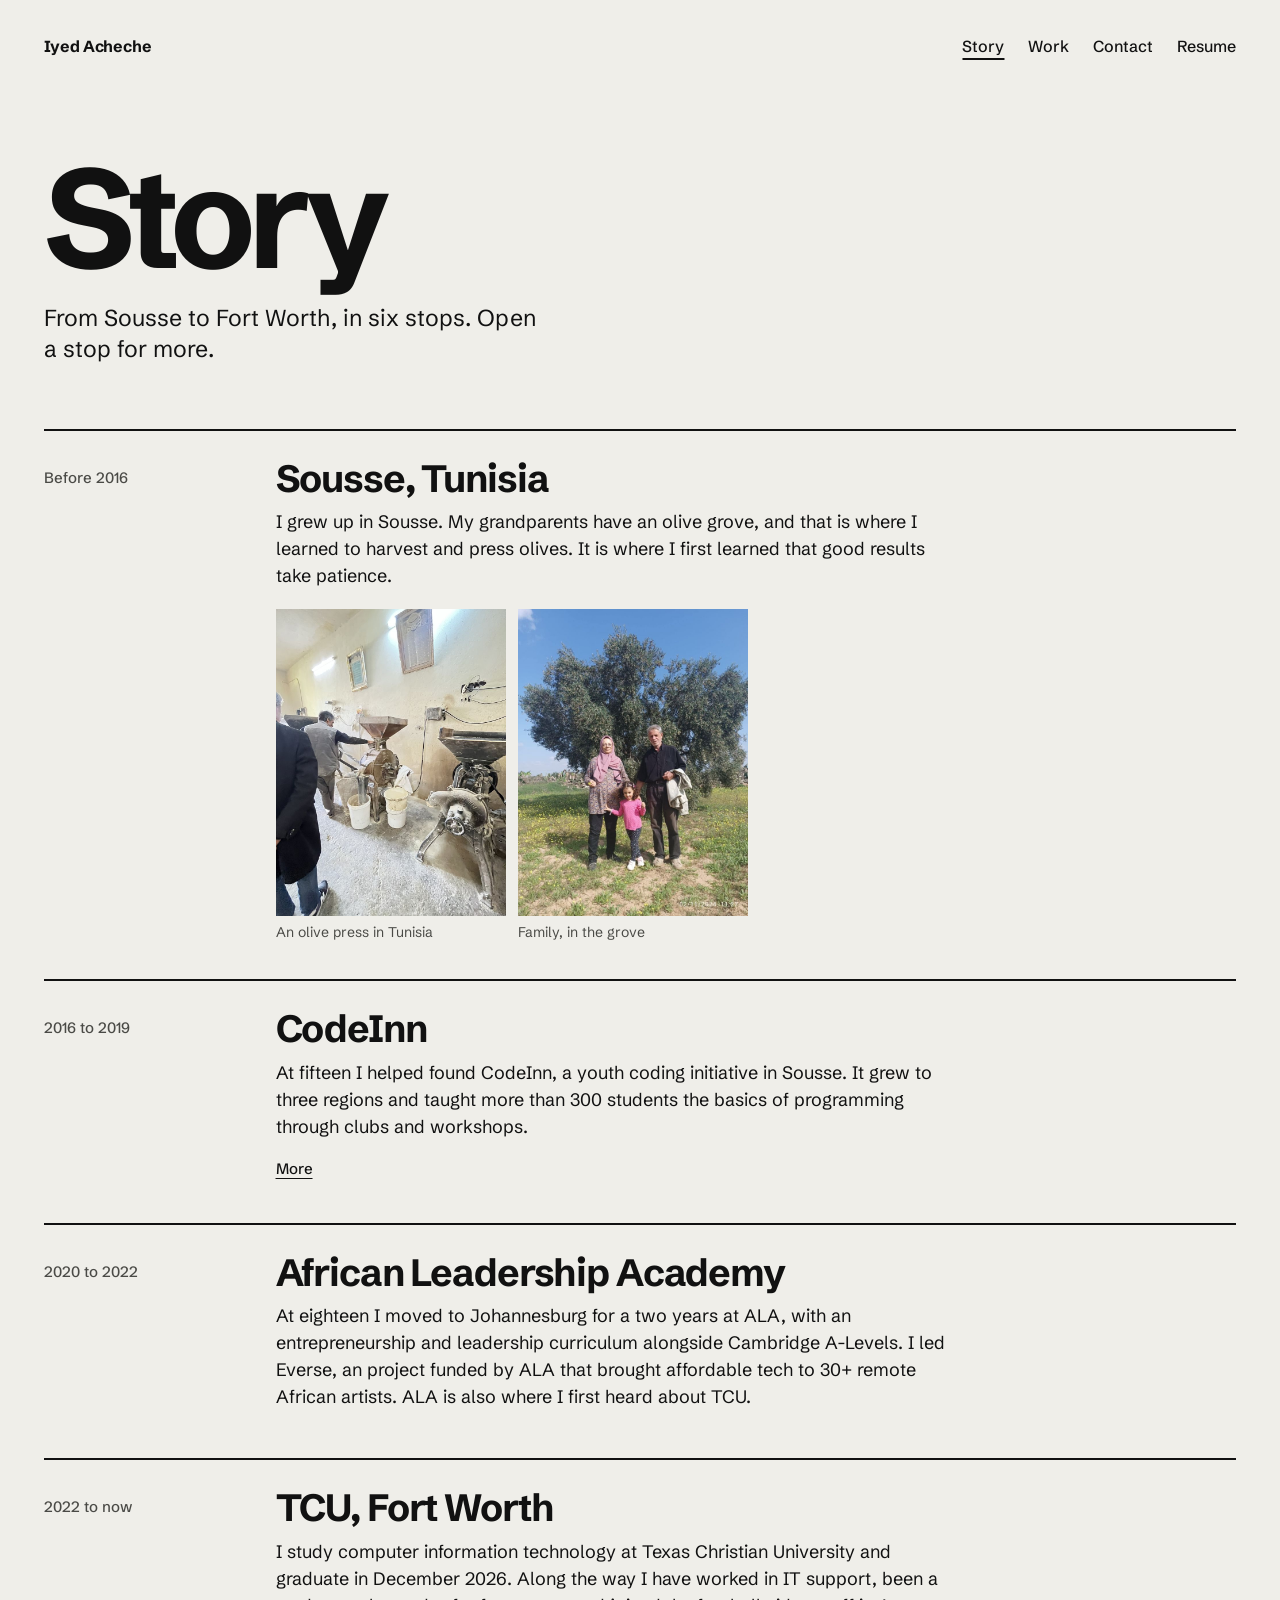
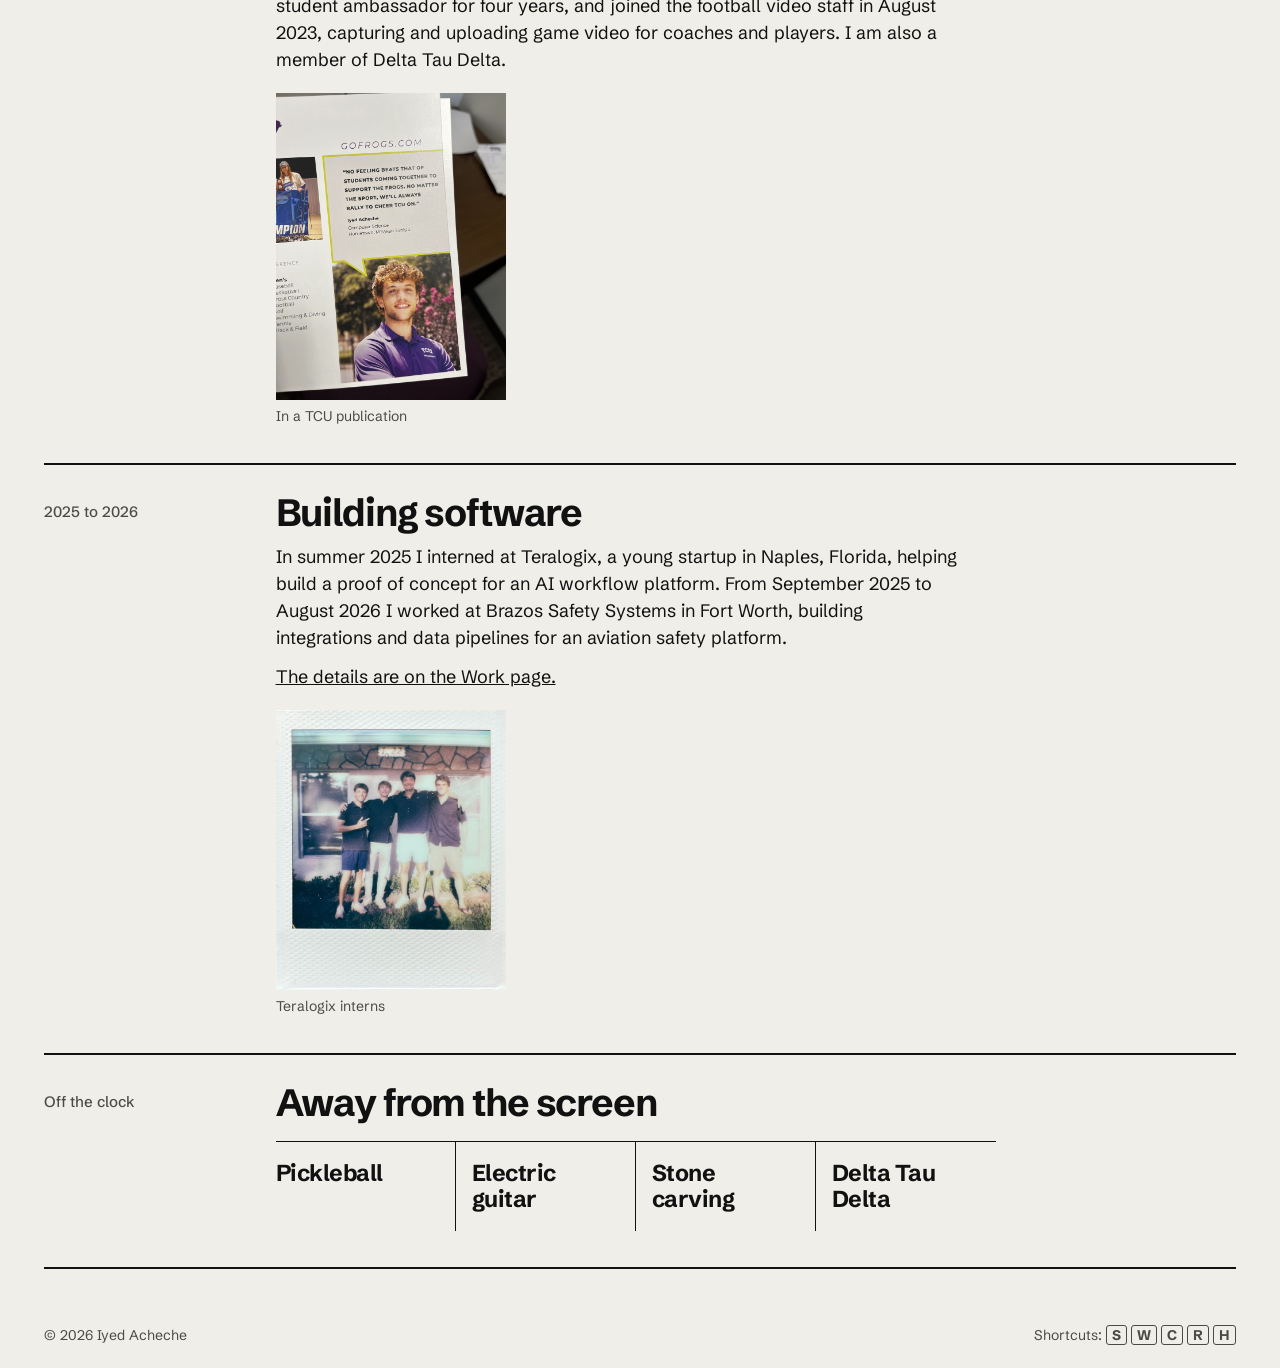
==== commit e6816f47: "Redesign (Direction B, Paper): four-page site with home, story, work, contact One-screen home page p" ====
--- a/story.html
+++ b/story.html
@@ -1,620 +1,113 @@
-<!DOCTYPE html>
+<!doctype html>
 <html lang="en">
 <head>
-<meta charset="UTF-8">
-<meta name="viewport" content="width=device-width, initial-scale=1.0">
-<title>Iyed Acheche — from the grove</title>
+<meta charset="utf-8">
+<meta name="viewport" content="width=device-width, initial-scale=1">
+<title>Story | Iyed Acheche</title>
+<meta name="description" content="From Sousse, Tunisia to Fort Worth, Texas: Iyed Acheche's story in six stops.">
+<meta property="og:type" content="website">
+<meta property="og:title" content="Story | Iyed Acheche">
+<meta property="og:description" content="From Sousse, Tunisia to Fort Worth, Texas, in six stops.">
+<meta property="og:image" content="https://iyedacheche.github.io/iyed-acheche-personal-website/og.png">
+<meta name="twitter:card" content="summary_large_image">
+<link rel="icon" href="favicon.svg" type="image/svg+xml">
+<link rel="apple-touch-icon" href="apple-touch-icon.png">
 <link rel="preconnect" href="https://fonts.googleapis.com">
 <link rel="preconnect" href="https://fonts.gstatic.com" crossorigin>
-<link href="https://fonts.googleapis.com/css2?family=Fraunces:opsz,wght@9..144,300;9..144,400;9..144,500;9..144,600&family=Inter:wght@400;500;600&family=Space+Mono:wght@400;700&display=swap" rel="stylesheet">
-<style>
-  :root{
-    --ink:#14140F;
-    --ink-2:#1D1C15;
-    --bone:#F1E9D8;
-    --bone-dim:#C9C0AC;
-    --olive:#6B7A4F;
-    --olive-light:#9BAB78;
-    --rust:#B5502E;
-    --rust-light:#D97A54;
-    --purple:#4C2C6B;
-    --purple-light:#8163A0;
-    --stone:#8C877A;
-    --serif:'Fraunces', serif;
-    --sans:'Inter', sans-serif;
-    --mono:'Space Mono', monospace;
-  }
-  *{margin:0;padding:0;box-sizing:border-box;}
-  html{scroll-behavior:smooth;}
-  body{
-    background:var(--ink);
-    color:var(--bone);
-    font-family:var(--sans);
-    line-height:1.6;
-    overflow-x:hidden;
-  }
-  ::selection{background:var(--rust);color:var(--bone);}
-
-  /* Root line signature nav */
-  .rootline{
-    position:fixed;
-    left:28px;
-    top:0;
-    bottom:0;
-    width:60px;
-    z-index:50;
-    pointer-events:none;
-  }
-  .rootline svg{height:100%;width:100%;}
-  .rootline .track{stroke:rgba(241,233,216,0.14);stroke-width:1.5;fill:none;}
-  .rootline .fill{stroke:var(--rust);stroke-width:1.5;fill:none;stroke-dasharray:1;stroke-dashoffset:1;}
-  .navdots{
-    position:fixed;
-    left:14px;
-    top:0;
-    bottom:0;
-    width:32px;
-    z-index:60;
-    display:flex;
-    flex-direction:column;
-    justify-content:center;
-    gap:34px;
-  }
-  .navdot{
-    width:9px;height:9px;border-radius:50%;
-    background:rgba(241,233,216,0.25);
-    border:1px solid rgba(241,233,216,0.3);
-    cursor:pointer;
-    transition:background .3s, transform .3s;
-    pointer-events:all;
-  }
-  .navdot.active{background:var(--rust);border-color:var(--rust);transform:scale(1.3);}
-
-  header.topbar{
-    position:fixed;top:0;left:0;right:0;
-    display:flex;justify-content:space-between;align-items:center;
-    padding:22px 40px 22px 90px;
-    z-index:70;
-    mix-blend-mode:difference;
-  }
-  .mark{font-family:var(--serif);font-weight:500;font-size:18px;letter-spacing:.02em;color:var(--bone);text-decoration:none;}
-  nav.toplinks{display:flex;gap:28px;font-family:var(--mono);font-size:12px;text-transform:lowercase;letter-spacing:.04em;}
-  nav.toplinks a{color:var(--bone);text-decoration:none;opacity:.75;transition:opacity .2s;}
-  nav.toplinks a:hover{opacity:1;}
-
-  section{
-    position:relative;
-    padding:160px 12vw 160px calc(12vw + 40px);
-    max-width:1100px;
-    margin:0 auto;
-  }
-  section.hero{
-    min-height:100vh;
-    display:flex;
-    flex-direction:column;
-    justify-content:center;
-    padding-top:0;padding-bottom:0;
-  }
-  .chapter-media{
-    margin-top:44px;
-    width:100%;
-    max-width:520px;
-    aspect-ratio:4/5;
-    overflow:hidden;
-    border:1px solid rgba(241,233,216,0.15);
-    position:relative;
-  }
-  .chapter-media img{width:100%;height:100%;object-fit:cover;display:block;filter:grayscale(15%) contrast(1.05);}
-  .chapter-media .cap{
-    position:absolute;bottom:0;left:0;right:0;
-    background:rgba(20,20,15,0.55);
-    font-family:var(--mono);font-size:11px;color:var(--bone);
-    padding:8px 12px;
-  }
-  .eyebrow{
-    font-family:var(--mono);
-    font-size:12px;
-    letter-spacing:.08em;
-    text-transform:uppercase;
-    color:var(--stone);
-    margin-bottom:22px;
-    display:flex;
-    align-items:center;
-    gap:12px;
-  }
-  .eyebrow::before{content:'';width:28px;height:1px;background:var(--stone);}
-
-  h1.headline{
-    font-family:var(--serif);
-    font-weight:400;
-    font-size:clamp(38px, 6vw, 78px);
-    line-height:1.06;
-    letter-spacing:-.01em;
-    max-width:14ch;
-  }
-  h1.headline em{font-style:italic;color:var(--rust-light);font-weight:400;}
-  .hero-sub{
-    margin-top:34px;
-    font-size:18px;
-    color:var(--bone-dim);
-    max-width:46ch;
-  }
-  .scrollcue{
-    margin-top:70px;
-    font-family:var(--mono);
-    font-size:11px;
-    color:var(--stone);
-    display:flex;align-items:center;gap:10px;
-  }
-  .scrollcue .line{width:1px;height:40px;background:linear-gradient(var(--stone),transparent);}
-
-  h2.chapter-title{
-    font-family:var(--serif);
-    font-weight:400;
-    font-size:clamp(28px,4vw,44px);
-    margin-bottom:28px;
-    line-height:1.15;
-  }
-  .chapter-num{font-family:var(--mono);font-size:12px;color:var(--rust-light);letter-spacing:.06em;display:block;margin-bottom:14px;}
-  p.lede{font-size:19px;line-height:1.75;color:var(--bone);max-width:62ch;}
-  p.lede + p.lede{margin-top:20px;}
-  p.lede strong{color:var(--rust-light);font-weight:500;}
-  .names{font-family:var(--serif);font-style:italic;color:var(--olive-light);}
-
-  section.tint{background:var(--ink-2);}
-  section.tint::before{
-    content:'';position:absolute;left:0;right:0;top:0;height:1px;
-    background:linear-gradient(90deg, transparent, rgba(241,233,216,0.15), transparent);
-  }
-
-  .pullquote{
-    font-family:var(--serif);
-    font-style:italic;
-    font-size:clamp(22px,3vw,32px);
-    line-height:1.4;
-    color:var(--bone);
-    border-left:2px solid var(--rust);
-    padding-left:28px;
-    margin:44px 0;
-    max-width:52ch;
-  }
-
-  /* Chapter 4 - field notes */
-  .fieldnotes{margin-top:44px;display:flex;flex-direction:column;gap:0;}
-  .fieldnote{
-    display:grid;
-    grid-template-columns:140px 1fr;
-    gap:28px;
-    padding:26px 0;
-    border-top:1px solid rgba(241,233,216,0.12);
-  }
-  .fieldnote:last-child{border-bottom:1px solid rgba(241,233,216,0.12);}
-  .fn-meta{font-family:var(--mono);font-size:12px;color:var(--stone);letter-spacing:.03em;}
-  .fn-org{font-family:var(--serif);font-size:20px;color:var(--bone);margin-bottom:6px;}
-  .fn-role{font-family:var(--mono);font-size:12px;color:var(--rust-light);text-transform:uppercase;letter-spacing:.05em;margin-bottom:10px;}
-  .fn-desc{color:var(--bone-dim);font-size:15px;max-width:56ch;}
-  .fn-tag{
-    display:inline-block;
-    font-family:var(--mono);
-    font-size:10px;
-    letter-spacing:.04em;
-    text-transform:uppercase;
-    color:var(--purple-light);
-    border:1px solid var(--purple);
-    border-radius:3px;
-    padding:3px 8px;
-    margin-top:12px;
-  }
-
-  /* Off the clock */
-  .interests{
-    margin-top:44px;
-    display:grid;
-    grid-template-columns:repeat(4,1fr);
-    gap:1px;
-    background:rgba(241,233,216,0.12);
-  }
-  .interest{
-    background:var(--ink);
-    padding:32px 20px;
-    text-align:center;
-  }
-  .interest i{
-    font-family:var(--serif);font-style:italic;
-    font-size:15px;color:var(--olive-light);display:block;margin-top:8px;
-  }
-  .interest .glyph{font-size:26px;}
-
-  /* Appendix sections (photos/work/contact) — grid utility feel */
-  section.appendix{background:var(--bone);color:var(--ink);}
-  section.appendix .eyebrow{color:var(--stone);}
-  section.appendix .eyebrow::before{background:var(--stone);}
-  section.appendix h2.chapter-title{color:var(--ink);}
-  section.appendix .chapter-num{color:var(--rust);}
-
-  .photogrid{
-    margin-top:40px;
-    display:grid;
-    grid-template-columns:repeat(3,1fr);
-    gap:14px;
-  }
-  .photo-slot{
-    aspect-ratio:4/5;
-    background:repeating-linear-gradient(135deg, rgba(20,20,15,0.06) 0px, rgba(20,20,15,0.06) 2px, transparent 2px, transparent 14px), var(--stone);
-    background-color:#DCD4C0;
-    border:1px solid rgba(20,20,15,0.15);
-    display:flex;align-items:flex-end;
-    padding:14px;
-    position:relative;
-  }
-  .photo-slot span{
-    font-family:var(--mono);font-size:11px;color:var(--ink);
-    background:var(--bone);padding:4px 8px;border:1px solid rgba(20,20,15,0.2);
-  }
-  .photo-slot.wide{grid-column:span 2;}
-  .photo-slot img{
-    position:absolute;inset:0;width:100%;height:100%;object-fit:cover;
-  }
-  .photo-slot.filled{background:none;border-color:rgba(20,20,15,0.15);align-items:flex-end;}
-  .photo-slot.filled span{position:relative;z-index:2;}
-  .photo-slot.filled::after{
-    content:'';position:absolute;left:0;right:0;bottom:0;height:50%;
-    background:linear-gradient(transparent, rgba(20,20,15,0.55));z-index:1;
-  }
-
-  .worklist{margin-top:40px;display:flex;flex-direction:column;}
-  .workrow{
-    display:grid;
-    grid-template-columns:120px 1fr 160px;
-    gap:24px;
-    padding:22px 0;
-    border-top:1px solid rgba(20,20,15,0.15);
-    align-items:baseline;
-  }
-  .worklist .workrow:last-child{border-bottom:1px solid rgba(20,20,15,0.15);}
-  .work-date{font-family:var(--mono);font-size:12px;color:var(--stone);}
-  .work-title{font-family:var(--serif);font-size:19px;}
-  .work-title small{display:block;font-family:var(--sans);font-size:13px;color:var(--stone);margin-top:4px;}
-  .work-link{font-family:var(--mono);font-size:11px;text-align:right;color:var(--rust);text-decoration:none;text-transform:uppercase;letter-spacing:.04em;}
-
-  .contact-wrap{
-    margin-top:44px;
-    display:grid;
-    grid-template-columns:1.3fr 1fr;
-    gap:60px;
-  }
-  .contact-cta{
-    font-family:var(--serif);
-    font-size:clamp(26px,3.4vw,36px);
-    line-height:1.3;
-  }
-  .contact-cta a{color:var(--rust);text-decoration:none;border-bottom:1px solid var(--rust);}
-  .contact-links{display:flex;flex-direction:column;gap:16px;}
-  .contact-link{
-    font-family:var(--mono);font-size:13px;
-    display:flex;justify-content:space-between;
-    padding-bottom:14px;border-bottom:1px solid rgba(20,20,15,0.15);
-    text-decoration:none;color:var(--ink);
-  }
-  .contact-link span:last-child{color:var(--stone);}
-
-  footer{
-    background:var(--ink);
-    color:var(--stone);
-    text-align:center;
-    padding:50px 20px;
-    font-family:var(--mono);
-    font-size:11px;
-    letter-spacing:.04em;
-  }
-
-  @media (max-width:760px){
-    .rootline{display:none;}
-    .navdots{left:8px;gap:22px;}
-    header.topbar{padding:18px 20px;}
-    nav.toplinks{gap:16px;}
-    section{padding:110px 7vw 110px 44px;}
-    .fieldnote{grid-template-columns:1fr;gap:8px;}
-    .interests{grid-template-columns:repeat(2,1fr);}
-    .photogrid{grid-template-columns:repeat(2,1fr);}
-    .photo-slot.wide{grid-column:span 2;}
-    .workrow{grid-template-columns:1fr;gap:6px;}
-    .contact-wrap{grid-template-columns:1fr;gap:36px;}
-  }
-</style>
+<link href="https://fonts.googleapis.com/css2?family=Schibsted+Grotesk:wght@400;500;700&amp;display=swap" rel="stylesheet">
+<link rel="stylesheet" href="assets/style.css">
+<script defer data-domain="iyed.net" src="https://plausible.io/js/script.js"></script>
 </head>
 <body>
 
-<div class="rootline" aria-hidden="true">
-  <svg viewBox="0 0 60 3000" preserveAspectRatio="none">
-    <path class="track" d="M30,0 C10,300 50,600 30,900 C10,1200 50,1500 30,1800 C10,2100 50,2400 30,2700 L30,3000" />
-  </svg>
-</div>
-<div class="navdots" id="navdots"></div>
-
-<header class="topbar">
-  <a href="#hero" class="mark">Iyed Acheche</a>
-  <nav class="toplinks">
-    <a href="#photos">photos</a>
-    <a href="#work">work</a>
-    <a href="#contact">contact</a>
+<header class="bar">
+  <a class="mark" href="index.html">Iyed Acheche</a>
+  <nav aria-label="Main">
+    <a href="story.html" aria-current="page">Story</a>
+    <a href="work.html">Work</a>
+    <a href="contact.html">Contact</a>
+    <a href="Iyed_Acheche_Resume.pdf" download data-key="r">Resume</a>
   </nav>
 </header>
 
-<section class="hero" id="hero" data-nav="hero">
-  <span class="eyebrow">a story in chapters</span>
-  <h1 class="headline">From an olive grove in <em>Tunisia</em> to building the systems that keep planes safe.</h1>
-  <p class="hero-sub">Some people learn to code from a textbook. I learned it the same way I learned to press oil — by watching closely, getting my hands in it, and figuring out what the process was actually for.</p>
-  <div class="scrollcue"><div class="line"></div>keep going</div>
-</section>
+<main class="page">
+  <h1 class="title">Story</h1>
+  <p class="lede">From Sousse to Fort Worth, in six stops. Open a stop for more.</p>
 
-<section id="grove" data-nav="grove">
-  <span class="chapter-num">chapter one</span>
-  <h2 class="chapter-title">The grove</h2>
-  <p class="lede">I grew up in Tunisia, the son of <span class="names">Houda</span> and <span class="names">Taoufik</span>, one of five — alongside <span class="names">Asma</span>, <span class="names">Oussama</span>, and <span class="names">Amine</span>. Before I ever touched a keyboard, I was taught something slower: how to read an olive tree, when to harvest, how to turn what the grove gave us into oil.</p>
-  <p class="lede">My grandparents' olive grove is where I first learned that good things come from patience and process — you don't rush a harvest, and you don't rush a press. That lesson followed me into every room I've walked into since.</p>
-  <div class="chapter-media">
-    <img src="photos/p8.jpg" alt="An olive press at work in Tunisia">
-    <div class="cap">the press, Tunisia</div>
-  </div>
-  <div class="chapter-media" style="margin-top:20px;">
-    <img src="photos/p10_family_grove.jpg" alt="Family in the olive grove">
-    <div class="cap">Houda and Taoufik, in the grove</div>
-  </div>
-</section>
-
-<section class="tint" id="spark" data-nav="spark">
-  <span class="chapter-num">chapter two</span>
-  <h2 class="chapter-title">The spark</h2>
-  <p class="lede">Everything changed when I got my hands on a computer. I taught myself to take it apart, break it, fix it, understand it — the same instinct that made me good in the grove made me good here too.</p>
-  <p class="lede">But it didn't feel like enough to just be good at it myself. I believed computer science could be <strong>fundamental to empowering my community</strong> — so in 2016, at fifteen, I co-founded <strong>CodeInn</strong>, a youth coding initiative in Sousse. Over three years it expanded into three regions and taught 300+ students the fundamentals of programming through self-directed clubs and workshops.</p>
-  <p class="lede">Those years also pulled me onto bigger stages — <strong>Yale Young Global Scholars</strong> in 2018, then <strong>LaunchX</strong> at the University of Michigan in 2019, which went virtual partway through. Both were early proof that the instinct I'd built in Sousse held up outside it. If you came up through either program too, I'd genuinely love to hear from you — <a href="#contact" style="color:var(--rust-light);border-bottom:1px solid var(--rust-light);text-decoration:none;">reach out</a>.</p>
-  <div class="pullquote">"I didn't want to be the only one in the room who understood the machine."</div>
-</section>
-
-<section id="departure" data-nav="departure">
-  <span class="chapter-num">chapter three</span>
-  <h2 class="chapter-title">Departure</h2>
-  <p class="lede">At eighteen, I left Tunisia for South Africa to join the <strong>African Leadership Academy</strong>, a two-year program that reshaped how I think — ethical entrepreneurship, leadership, African philosophy, African studies. It's where I stopped thinking of technology as a tool and started thinking of it as a responsibility.</p>
-  <p class="lede">It's also where I first heard about TCU — a thread that would end up pulling me across another ocean.</p>
-</section>
-
-<section class="tint" id="build" data-nav="build">
-  <span class="chapter-num">chapter four</span>
-  <h2 class="chapter-title">Building</h2>
-  <p class="lede">From ALA, I led a team on <strong>Everse</strong>, an ALA-funded project bringing affordable tech solutions to remote African artists — 30+ artists across rural regions. That led me to <strong>TCU</strong>, where I've spent years across departments: admissions, IT support, and four years with TCU football, where I picked up two bowl rings along the way.</p>
-  <p class="lede">Somewhere in there, I got an early front-row seat to the AI boom through <strong>Teralogix</strong>, a summer internship at an early-stage startup in Naples, Florida, helping build a proof of concept for Cristos — an AI-driven workflow platform built with Node.js, Python, and LangGraph. It's since shut down — but it's where I first built with the tools I now use every day.</p>
-  <p class="lede">Today, I'm a computer information technology graduate of TCU, working at <strong>Brazos Safety Systems</strong> in Fort Worth — most recently building a weather-integration API for their flight data monitoring platform, using real-time METAR data to sharpen flight safety analysis. Different industry, same instinct: take something raw and complicated, and turn it into something that works reliably for people who depend on it.</p>
-  <p class="lede">This fall, the instinct is turning inward for a while — 2026 is the year I step back from industry to focus on research and pure academia.</p>
-
-  <div class="fieldnotes">
-    <div class="fieldnote">
-      <div class="fn-meta">sep – dec 2025<br>fort worth, tx</div>
-      <div>
-        <div class="fn-org">Brazos Safety Systems</div>
-        <div class="fn-role">Student Contributor</div>
-        <div class="fn-desc">Built a weather-integration API for the FDM platform using real-time METAR data, delivered as part of an agile analytics team.</div>
+  <section class="stop">
+    <div class="when">Before 2016</div>
+    <div>
+      <h2>Sousse, Tunisia</h2>
+      <p>I grew up in Sousse. My grandparents have an olive grove, and that is where I learned to harvest and press olives. It is where I first learned that good results take patience.</p>
+      <div class="photos">
+        <figure><img src="assets/photos/olive-press.jpg" alt="An olive press at work in Tunisia" width="800" height="1067" loading="lazy"><figcaption>An olive press in Tunisia</figcaption></figure>
+        <figure><img src="assets/photos/olive-tree.jpg" alt="A family standing in front of a large olive tree in Tunisia" width="800" height="1067" loading="lazy"><figcaption>Family, in the grove</figcaption></figure>
       </div>
     </div>
-    <div class="fieldnote">
-      <div class="fn-meta">summer 2025<br>naples, fl</div>
-      <div>
-        <div class="fn-org">Teralogix</div>
-        <div class="fn-role">Software Engineering Intern</div>
-        <div class="fn-desc">Proof of concept for Cristos, an AI-driven workflow platform (Node.js, Python, LangGraph). Startup has since closed.</div>
+  </section>
+
+  <section class="stop">
+    <div class="when">2016 to 2019</div>
+    <div>
+      <h2>CodeInn</h2>
+      <p>At fifteen I helped found CodeInn, a youth coding initiative in Sousse. It grew to three regions and taught more than 300 students the basics of programming through clubs and workshops.</p>
+      <details class="more">
+        <summary>More</summary>
+        <p>Those years also took me to Yale Young Global Scholars in 2018 and to LaunchX at the University of Michigan in 2019, which moved online partway through. If you went through either program, I would love to hear from you.</p>
+      </details>
+    </div>
+  </section>
+
+  <section class="stop">
+    <div class="when">2020 to 2022</div>
+    <div>
+      <h2>African Leadership Academy</h2>
+      <p>At eighteen I moved to Johannesburg for a two years at ALA, with an entrepreneurship and leadership curriculum alongside Cambridge A-Levels. I led Everse, an project funded by ALA that brought affordable tech to 30+ remote African artists. ALA is also where I first heard about TCU.</p>
+    </div>
+  </section>
+
+  <section class="stop">
+    <div class="when">2022 to now</div>
+    <div>
+      <h2>TCU, Fort Worth</h2>
+      <p>I study computer information technology at Texas Christian University and graduate in December 2026. Along the way I have worked in IT support, been a student ambassador for four years, and joined the football video staff in August 2023, capturing and uploading game video for coaches and players. I am also a member of Delta Tau Delta.</p>
+      <div class="photos">
+        <figure><img src="assets/photos/gofrogs-feature.jpg" alt="A TCU athletics publication with a quote and photo of Iyed" width="800" height="1067" loading="lazy"><figcaption>In a TCU publication</figcaption></figure>
       </div>
     </div>
-    <div class="fieldnote">
-      <div class="fn-meta">4 years<br>fort worth, tx</div>
-      <div>
-        <div class="fn-org">TCU Football</div>
-        <div class="fn-role">Operations / Support</div>
-        <div class="fn-desc">Four seasons with the program.</div>
-        <span class="fn-tag">2 bowl rings</span>
+  </section>
+
+  <section class="stop">
+    <div class="when">2025 to 2026</div>
+    <div>
+      <h2>Building software</h2>
+      <p>In summer 2025 I interned at Teralogix, a young startup in Naples, Florida, helping build a proof of concept for an AI workflow platform. From September 2025 to August 2026 I worked at Brazos Safety Systems in Fort Worth, building integrations and data pipelines for an aviation safety platform.</p>
+      <p><a href="work.html"><u>The details are on the Work page.</u></a></p>
+      <div class="photos">
+        <figure><img src="assets/photos/teralogix-interns.jpg" alt="Four Teralogix interns standing together with their arms around each other" width="800" height="973" loading="lazy"><figcaption>Teralogix interns</figcaption></figure>
       </div>
     </div>
-    <div class="fieldnote">
-      <div class="fn-meta">jan 2023 – apr 2025<br>fort worth, tx</div>
-      <div>
-        <div class="fn-org">TCU IT</div>
-        <div class="fn-role">Intern</div>
-        <div class="fn-desc">Resolved 80+ IT issues each semester for students and staff; handled installs, updates, and security compliance.</div>
-      </div>
+  </section>
+
+  <section class="stop">
+    <div class="when">Off the clock</div>
+    <div>
+      <h2>Away from the screen</h2>
+      <ul class="chips">
+        <li>Pickleball</li>
+        <li>Electric guitar</li>
+        <li>Stone carving</li>
+        <li>Delta Tau Delta</li>
+      </ul>
     </div>
-    <div class="fieldnote">
-      <div class="fn-meta">nov 2021 – apr 2022<br>johannesburg</div>
-      <div>
-        <div class="fn-org">Everse</div>
-        <div class="fn-role">Team Leader</div>
-        <div class="fn-desc">Led an ALA-funded project bringing affordable tech to 30+ remote African artists.</div>
-      </div>
-    </div>
-  </div>
-  <div class="chapter-media" style="max-width:560px;aspect-ratio:16/10;">
-    <img src="photos/p5_tcu_team.jpg" alt="TCU Ambassadors feature">
-    <div class="cap">TCU admissions, ambassador feature</div>
-  </div>
-</section>
+  </section>
+</main>
 
-<section id="offclock" data-nav="offclock">
-  <span class="chapter-num">chapter five</span>
-  <h2 class="chapter-title">Off the clock</h2>
-  <p class="lede">TCU gave me more than a career start — it gave me <span class="names">Delta Tau Delta</span>, a fraternity I've been genuinely proud to be part of. Outside of work, you'll usually find me on a pickleball court, working through something on electric guitar, or carving stone — still, apparently, someone who likes taking a raw material and turning it into something with shape.</p>
-  <div class="interests">
-    <div class="interest"><span class="glyph">◆</span><i>Delta Tau Delta</i></div>
-    <div class="interest"><span class="glyph">●</span><i>Pickleball</i></div>
-    <div class="interest"><span class="glyph">▲</span><i>Electric guitar</i></div>
-    <div class="interest"><span class="glyph">■</span><i>Stone carving</i></div>
-  </div>
-  <div class="chapter-media" style="max-width:560px;aspect-ratio:16/10;">
-    <img src="photos/p4_polaroid_friends.jpg" alt="With Delta Tau Delta brothers">
-    <div class="cap">Delta Tau Delta</div>
-  </div>
-  <div class="chapter-media" style="max-width:560px;aspect-ratio:16/10;margin-top:20px;">
-    <img src="photos/p14.jpg" alt="Rooftop with Delta Tau Delta brothers">
-    <div class="cap">DTD, downtown</div>
-  </div>
-</section>
+<footer class="foot">
+  <span>&copy; 2026 Iyed Acheche</span>
+  <span class="keys">Shortcuts: <kbd>S</kbd> <kbd>W</kbd> <kbd>C</kbd> <kbd>R</kbd> <kbd>H</kbd></span>
+</footer>
 
-<section class="appendix" id="photos" data-nav="photos">
-  <span class="chapter-num">appendix</span>
-  <h2 class="chapter-title">Photos</h2>
-  <p class="lede" style="color:var(--stone)">Still open: guitar and stone carving. Send those whenever you have them.</p>
-  <div class="photogrid">
-    <div class="photo-slot filled wide"><img src="photos/p8.jpg" alt="Olive press, Tunisia"><span>the press, Tunisia</span></div>
-    <div class="photo-slot filled"><img src="photos/p10_family_grove.jpg" alt="Family in the olive grove"><span>family, in the grove</span></div>
-    <div class="photo-slot filled"><img src="photos/p1_square.jpg" alt="Headshot"><span>headshot</span></div>
-    <div class="photo-slot filled"><img src="photos/p12_ala_grad.jpg" alt="ALA graduation"><span>ALA graduation</span></div>
-    <div class="photo-slot filled"><img src="photos/p6_admitted_day.jpg" alt="TCU admitted student day"><span>TCU admissions</span></div>
-    <div class="photo-slot filled wide"><img src="photos/p5_tcu_team.jpg" alt="TCU admissions team"><span>TCU team</span></div>
-    <div class="photo-slot filled"><img src="photos/p4_polaroid_friends.jpg" alt="Delta Tau Delta brothers"><span>Delta Tau Delta</span></div>
-    <div class="photo-slot filled"><img src="photos/p14.jpg" alt="Rooftop with fraternity brothers"><span>DTD, downtown</span></div>
-    <div class="photo-slot filled"><img src="photos/p2_shark.jpg" alt="Fishing trip"><span>off the clock</span></div>
-    <div class="photo-slot filled wide"><img src="photos/p3_grouper.jpg" alt="Fishing trip"><span>gulf coast</span></div>
-    <div class="photo-slot filled"><img src="photos/p11_dance.jpg" alt="A night out during ALA"><span>ALA nights</span></div>
-    <div class="photo-slot"><span>guitar</span></div>
-    <div class="photo-slot"><span>stone carving</span></div>
-  </div>
-</section>
-
-<section class="appendix" id="work" data-nav="work">
-  <span class="chapter-num">appendix</span>
-  <h2 class="chapter-title">Work, in full</h2>
-  <div class="worklist">
-    <div class="workrow">
-      <div class="work-date">fall 2026 —</div>
-      <div class="work-title">Research <small>Focusing on pure academia this semester</small></div>
-      <a class="work-link" href="#contact">details ↗</a>
-    </div>
-    <div class="workrow">
-      <div class="work-date">sep – dec 2025</div>
-      <div class="work-title">Student Contributor <small>Brazos Safety Systems · Fort Worth, TX</small></div>
-      <a class="work-link" href="#contact">details ↗</a>
-    </div>
-    <div class="workrow">
-      <div class="work-date">summer 2025</div>
-      <div class="work-title">Software Engineering Intern <small>Teralogix · Naples, FL (since closed)</small></div>
-      <a class="work-link" href="#contact">details ↗</a>
-    </div>
-    <div class="workrow">
-      <div class="work-date">4 years</div>
-      <div class="work-title">TCU Football <small>Operations / Support · 2 bowl rings</small></div>
-      <a class="work-link" href="#contact">details ↗</a>
-    </div>
-    <div class="workrow">
-      <div class="work-date">jan 2023 – apr 2025</div>
-      <div class="work-title">IT Intern <small>Texas Christian University · Fort Worth, TX</small></div>
-      <a class="work-link" href="#contact">details ↗</a>
-    </div>
-    <div class="workrow">
-      <div class="work-date">nov 2021 – apr 2022</div>
-      <div class="work-title">Team Leader <small>Everse · Johannesburg, South Africa</small></div>
-      <a class="work-link" href="#contact">details ↗</a>
-    </div>
-    <div class="workrow">
-      <div class="work-date">2016 – 2019</div>
-      <div class="work-title">Co-Founder <small>CodeInn · Sousse, Tunisia</small></div>
-      <a class="work-link" href="#contact">details ↗</a>
-    </div>
-  </div>
-
-  <h2 class="chapter-title" style="margin-top:64px;font-size:24px;">Projects</h2>
-  <div class="worklist">
-    <div class="workrow">
-      <div class="work-date">personal · ongoing</div>
-      <div class="work-title">Froggie 5-O <small>Node.js · Express · React · PostgreSQL · Socket.io — campus safety ride-sharing app with real-time requests, chat, and location tracking</small></div>
-      <a class="work-link" href="#contact">code ↗</a>
-    </div>
-    <div class="workrow">
-      <div class="work-date">school</div>
-      <div class="work-title">Hogwarts Artifacts <small>Coursework project</small></div>
-      <a class="work-link" href="#contact">code ↗</a>
-    </div>
-  </div>
-
-  <h2 class="chapter-title" style="margin-top:64px;font-size:24px;">Education</h2>
-  <div class="worklist">
-    <div class="workrow">
-      <div class="work-date">2022 – 2026</div>
-      <div class="work-title">BSc, Computer Information Technology <small>Texas Christian University · Chancellor's Scholar, Trustee's Scholar, Dean's List · GPA 3.5</small></div>
-      <a class="work-link" href="#contact">→</a>
-    </div>
-    <div class="workrow">
-      <div class="work-date">2020 – 2022</div>
-      <div class="work-title">African Leadership Academy <small>Johannesburg, South Africa · Cambridge A-Levels + entrepreneurship curriculum</small></div>
-      <a class="work-link" href="#contact">→</a>
-    </div>
-    <div class="workrow">
-      <div class="work-date">2019</div>
-      <div class="work-title">LaunchX <small>University of Michigan · entrepreneurship program, completed virtually</small></div>
-      <a class="work-link" href="#contact">→</a>
-    </div>
-    <div class="workrow">
-      <div class="work-date">2018</div>
-      <div class="work-title">Yale Young Global Scholars <small>Yale University</small></div>
-      <a class="work-link" href="#contact">→</a>
-    </div>
-  </div>
-</section>
-
-<section class="appendix" id="contact" data-nav="contact">
-  <span class="chapter-num">appendix</span>
-  <h2 class="chapter-title">Get in touch</h2>
-  <div class="contact-wrap">
-    <div>
-      <img src="photos/p1_square.jpg" alt="Headshot" style="width:120px;height:120px;object-fit:cover;border-radius:50%;margin-bottom:24px;border:1px solid rgba(20,20,15,0.15);">
-      <div class="contact-cta">Grove to keyboard to Fort Worth — happy to talk shop, football, or stone carving. YYGS or LaunchX alumni, I'm always excited to connect. <a href="mailto:iyed.acheche@tcu.edu">Say hello →</a></div>
-    </div>
-    <div class="contact-links">
-      <a class="contact-link" href="mailto:iyed.acheche@tcu.edu"><span>Email</span><span>iyed.acheche@tcu.edu</span></a>
-      <a class="contact-link" href="https://iyed.net"><span>Site</span><span>iyed.net</span></a>
-      <a class="contact-link" href="#"><span>LinkedIn</span><span>→</span></a>
-      <a class="contact-link" href="#"><span>GitHub</span><span>→</span></a>
-      <a class="contact-link" href="Iyed_Acheche_Resume.pdf"><span>Resume (PDF)</span><span>→</span></a>
-    </div>
-  </div>
-</section>
-
-<footer>Iyed Acheche — from the grove, built by hand, 2026</footer>
-
-<script>
-  const sections = document.querySelectorAll('section[data-nav]');
-  const navdots = document.getElementById('navdots');
-  const dotEls = [];
-  sections.forEach(s => {
-    const dot = document.createElement('div');
-    dot.className = 'navdot';
-    dot.addEventListener('click', () => s.scrollIntoView({behavior:'smooth'}));
-    navdots.appendChild(dot);
-    dotEls.push({dot, id: s.id});
-  });
-
-  const fillPath = document.querySelector('.rootline .fill');
-  const trackPath = document.querySelector('.rootline .track');
-  if(fillPath && trackPath){
-    const len = trackPath.getTotalLength();
-    fillPath.setAttribute('d', trackPath.getAttribute('d'));
-    fillPath.style.strokeDasharray = len;
-    fillPath.style.strokeDashoffset = len;
-  }
-
-  function onScroll(){
-    const scrollTop = window.scrollY;
-    const docHeight = document.documentElement.scrollHeight - window.innerHeight;
-    const progress = Math.min(1, Math.max(0, scrollTop / docHeight));
-    if(fillPath){
-      const len = trackPath.getTotalLength();
-      fillPath.style.strokeDashoffset = len * (1 - progress);
-    }
-    let current = sections[0].id;
-    sections.forEach(s => {
-      if(window.scrollY + window.innerHeight/2 >= s.offsetTop) current = s.id;
-    });
-    dotEls.forEach(({dot,id}) => dot.classList.toggle('active', id === current));
-  }
-  window.addEventListener('scroll', onScroll, {passive:true});
-  onScroll();
-</script>
-
+<script src="assets/site.js"></script>
 </body>
 </html>
--- a/assets/style.css
+++ b/assets/style.css
@@ -0,0 +1,163 @@
+:root{
+  --paper:#EFEEE9;
+  --ink:#111111;
+  --muted:#4A4A46;
+  --line:#111111;
+  --soft:#D9D7CF;
+  --purple:#4D1979;
+  --purple-soft:#E4D9F2;
+  --pad:clamp(20px,3.4vw,48px);
+  --sans:'Schibsted Grotesk',system-ui,-apple-system,'Segoe UI',sans-serif;
+}
+@view-transition{navigation:auto}
+*{box-sizing:border-box}
+html{-webkit-text-size-adjust:100%}
+body{margin:0;background:var(--paper);color:var(--ink);font-family:var(--sans);font-size:18px;line-height:1.5}
+a{color:var(--ink);text-decoration:none}
+a:focus-visible,button:focus-visible,summary:focus-visible{outline:3px solid var(--purple);outline-offset:3px}
+img{display:block;max-width:100%;height:auto}
+::selection{background:var(--purple);color:#fff}
+.sr{position:absolute;width:1px;height:1px;overflow:hidden;clip:rect(0 0 0 0);white-space:nowrap}
+
+/* top bar */
+.bar{display:flex;justify-content:space-between;align-items:baseline;gap:12px 28px;flex-wrap:wrap;padding:28px var(--pad) 0;font-size:16px;font-weight:500}
+.bar nav{display:flex;gap:6px 24px;flex-wrap:wrap}
+.bar a{padding:6px 0}
+.bar a:hover{color:var(--purple);text-decoration:underline;text-underline-offset:4px}
+.bar a[aria-current="page"]{text-decoration:underline;text-underline-offset:6px;text-decoration-thickness:2px}
+.mark{font-weight:700;letter-spacing:-0.01em}
+
+/* home */
+body.home{min-height:100vh;min-height:100svh;display:flex;flex-direction:column}
+.hero{flex:1 1 auto;display:flex;justify-content:space-between;align-items:stretch;gap:56px;padding:36px var(--pad) 40px;min-height:0}
+.hero-text{display:flex;flex-direction:column;justify-content:space-between;gap:28px;min-width:0}
+h1.name{margin:0;font-weight:700;font-size:min(14.3vw,26vh);line-height:.88;letter-spacing:-.055em;view-transition-name:name}
+.blurb{margin:0;font-size:clamp(19px,1.7vw,24px);line-height:1.35;max-width:30ch}
+.portrait{flex:0 0 auto;width:clamp(220px,26vw,380px);background:var(--soft);overflow:hidden}
+.portrait img{width:100%;height:100%;object-fit:cover;object-position:50% 20%}
+.tiles{display:grid;grid-template-columns:repeat(4,minmax(0,1fr));border-top:2px solid var(--ink);flex:0 0 auto;margin:0 var(--pad)}
+.tile{display:flex;flex-direction:column;justify-content:space-between;gap:28px;min-height:clamp(104px,17vh,176px);padding:16px 20px 18px;border-right:1px solid var(--line);transition:background-color .16s ease-out,color .16s ease-out}
+.tile:first-child{padding-left:0}
+.tile:last-child{border-right:0;padding-right:0}
+.tile .n{font-size:14px;font-weight:500}
+.tile .t{display:block;font-size:clamp(30px,3.1vw,44px);font-weight:700;letter-spacing:-.03em;line-height:1}
+.tile .h{display:block;margin-top:8px;font-size:15px;color:var(--muted);transition:color .16s}
+.tile:hover,.tile:focus-visible{background:var(--purple);color:#fff}
+.tile:hover .h,.tile:focus-visible .h{color:var(--purple-soft)}
+.tile:hover{margin:0 -1px}
+.tile:first-child:hover{padding-left:20px}
+.tile:last-child:hover{padding-right:20px}
+.tile:focus-visible{outline-offset:-3px;outline-color:#fff}
+.foot{padding:16px var(--pad) 22px;font-size:14px;color:var(--muted);display:flex;justify-content:space-between;gap:16px;flex-wrap:wrap}
+.foot a{color:var(--muted)}
+.foot a:hover{color:var(--purple);text-decoration:underline}
+.keys{display:none}
+@media (hover:hover) and (min-width:820px){.keys{display:inline}}
+kbd{font:inherit;font-weight:700;border:1px solid currentColor;border-radius:3px;padding:0 5px}
+
+/* inner pages */
+.page{padding:clamp(40px,7vw,96px) var(--pad) 40px;max-width:1344px;margin:0 auto}
+h1.title{margin:0 0 22px;font-weight:700;font-size:clamp(56px,11vw,150px);line-height:.9;letter-spacing:-.055em;view-transition-name:name}
+.lede{margin:0 0 clamp(36px,5vw,64px);font-size:clamp(19px,1.8vw,24px);line-height:1.35;max-width:36ch;color:var(--ink)}
+.btn{display:inline-flex;align-items:center;gap:10px;padding:14px 22px;border:2px solid var(--ink);background:var(--ink);color:var(--paper);font:inherit;font-size:16px;font-weight:500;cursor:pointer;transition:background-color .16s,border-color .16s,color .16s}
+.btn:hover{background:var(--purple);border-color:var(--purple);color:#fff}
+.btn.ghost{background:transparent;color:var(--ink)}
+.btn.ghost:hover{background:var(--purple);color:#fff}
+.btns{display:flex;gap:12px;flex-wrap:wrap}
+
+/* story timeline */
+.stop{display:grid;grid-template-columns:minmax(120px,200px) minmax(0,1fr);gap:8px 32px;padding:28px 0 36px;border-top:2px solid var(--ink)}
+.stop:last-child{border-bottom:2px solid var(--ink)}
+.when{font-size:15px;font-weight:500;color:var(--muted);padding-top:8px}
+.stop h2{margin:0 0 10px;font-size:clamp(26px,3vw,38px);font-weight:700;letter-spacing:-.03em;line-height:1.05}
+.stop p{margin:0 0 12px;max-width:62ch}
+.photos{display:flex;flex-wrap:wrap;gap:12px;margin-top:20px;align-items:flex-start}
+.photos figure{margin:0;width:min(230px,100%)}
+.photos figure.wide{width:min(380px,100%)}
+.photos figcaption{margin-top:6px;font-size:14px;color:var(--muted)}
+details>summary{cursor:pointer;list-style:none}
+details>summary::-webkit-details-marker{display:none}
+.more{margin-top:6px}
+.more summary{display:inline-block;font-size:15px;font-weight:500;padding:6px 0;text-decoration:underline;text-underline-offset:4px}
+.more summary:hover{color:var(--purple)}
+.more p{margin-top:8px}
+
+.chips{display:grid;grid-template-columns:repeat(4,minmax(0,1fr));margin:18px 0 0;padding:0;list-style:none;border-top:1px solid var(--ink);max-width:720px}
+.chips li{padding:18px 16px 18px 0;border-right:1px solid var(--ink);font-size:clamp(18px,1.8vw,24px);font-weight:700;letter-spacing:-.02em;line-height:1.15}
+.chips li:not(:first-child){padding-left:16px}
+.chips li:last-child{border-right:0}
+@media (max-width:819px){.chips{grid-template-columns:repeat(2,minmax(0,1fr))}.chips li{border-bottom:1px solid var(--ink);padding:14px 12px 14px 0}.chips li:nth-child(2n){border-right:0}.chips li:nth-child(2n+1){padding-left:0}.chips li:nth-child(2n){padding-left:14px}}
+
+/* work */
+.sect{margin:0 0 clamp(40px,6vw,72px)}
+.sect>h2{margin:0 0 14px;font-size:15px;font-weight:700;text-transform:uppercase;letter-spacing:.08em}
+.row{border-top:1px solid var(--ink)}
+.row:last-child{border-bottom:1px solid var(--ink)}
+.row summary{display:grid;grid-template-columns:minmax(120px,200px) minmax(0,1fr) 28px;gap:8px 32px;align-items:baseline;padding:20px 0}
+.row summary:hover .rt{color:var(--purple)}
+.rd{font-size:15px;color:var(--muted)}
+.rt{font-size:clamp(20px,2vw,26px);font-weight:700;letter-spacing:-.02em;line-height:1.15}
+.rt small{display:block;margin-top:4px;font-size:15px;font-weight:400;letter-spacing:0;color:var(--muted)}
+.rp{font-size:24px;line-height:1;text-align:right}
+.rp::before{content:'+'}
+.row[open] .rp::before{content:'-'}
+.row ul{margin:0 0 24px;padding:0 0 0 20px;max-width:64ch;margin-left:calc(min(200px,100%) + 32px)}
+.row li{margin-bottom:6px}
+.skills{margin:0;display:grid;grid-template-columns:minmax(120px,200px) minmax(0,1fr);gap:8px 32px;border-top:1px solid var(--ink);border-bottom:1px solid var(--ink);padding:20px 0}
+.skills dt{font-size:15px;color:var(--muted)}
+.skills dd{margin:0}
+
+/* contact */
+.mail{display:inline-block;font-size:clamp(34px,7.2vw,104px);font-weight:700;letter-spacing:-.05em;line-height:1;word-break:break-word}
+.mail:hover{color:var(--purple)}
+.copyrow{display:flex;align-items:center;gap:16px;flex-wrap:wrap;margin:28px 0 clamp(40px,6vw,72px)}
+.status{font-size:15px;color:var(--muted)}
+.links{border-top:2px solid var(--ink);margin:0;padding:0;list-style:none}
+.links li{border-bottom:1px solid var(--ink)}
+.links a{display:grid;grid-template-columns:minmax(120px,200px) minmax(0,1fr) 28px;gap:8px 32px;align-items:baseline;padding:20px 0}
+.links .k{font-size:15px;color:var(--muted)}
+.links .v{font-size:clamp(20px,2vw,26px);font-weight:700;letter-spacing:-.02em;overflow-wrap:anywhere}
+.links .a{text-align:right}
+.links a:hover .v{color:var(--purple)}
+.note{margin:28px 0 0;max-width:52ch;color:var(--muted)}
+
+@media (max-width:819px){
+  body{font-size:17px}
+  .hero{flex-direction:column;gap:16px;padding-top:18px;padding-bottom:18px}
+  h1.name{font-size:clamp(64px,21vw,140px)}
+  .hero-text{gap:20px}
+  .portrait{width:100%;height:clamp(130px,23vh,240px)}
+  body.home .foot{display:none}
+  .tiles{grid-template-columns:repeat(2,minmax(0,1fr))}
+  .tile{min-height:88px;gap:14px;border-bottom:1px solid var(--line);padding:12px 12px 14px}
+  .tile:nth-child(2n){border-right:0;padding-left:14px;padding-right:0}
+  .tile:nth-child(2n+1){padding-left:0}
+  .tile:nth-child(n+3){border-bottom:0}
+  .tile .h{display:none}
+  .tile:hover{margin:0}
+  .tile:first-child:hover,.tile:nth-child(2n+1):hover{padding-left:12px}
+  .tile:nth-child(2n):hover{padding-left:14px}
+  .tile:last-child:hover{padding-right:0}
+  .stop{grid-template-columns:1fr;padding:22px 0 28px}
+  .when{padding-top:0}
+  .row summary{grid-template-columns:minmax(0,1fr) 28px;padding:16px 0}
+  .rd{grid-column:1 / 2;grid-row:1}
+  .rt{grid-column:1 / 2;grid-row:2}
+  .rp{grid-column:2;grid-row:1 / 3;align-self:center}
+  .row ul{margin-left:0}
+  .skills{grid-template-columns:1fr;gap:2px}
+  .skills dd{margin-bottom:10px}
+  .links a{grid-template-columns:minmax(0,1fr) 28px;padding:16px 0}
+  .links .k{grid-column:1 / 2}
+  .links .v{grid-column:1 / 2}
+  .links .a{grid-column:2;grid-row:1 / 3;align-self:center}
+}
+@media (prefers-reduced-motion:reduce){
+  *{transition:none!important}
+  @view-transition{navigation:none}
+}
+@media (min-width:820px) and (max-height:780px){
+  .hero{padding-top:20px;padding-bottom:22px}
+  .foot{padding-top:8px;padding-bottom:12px}
+  .bar{padding-top:20px}
+}
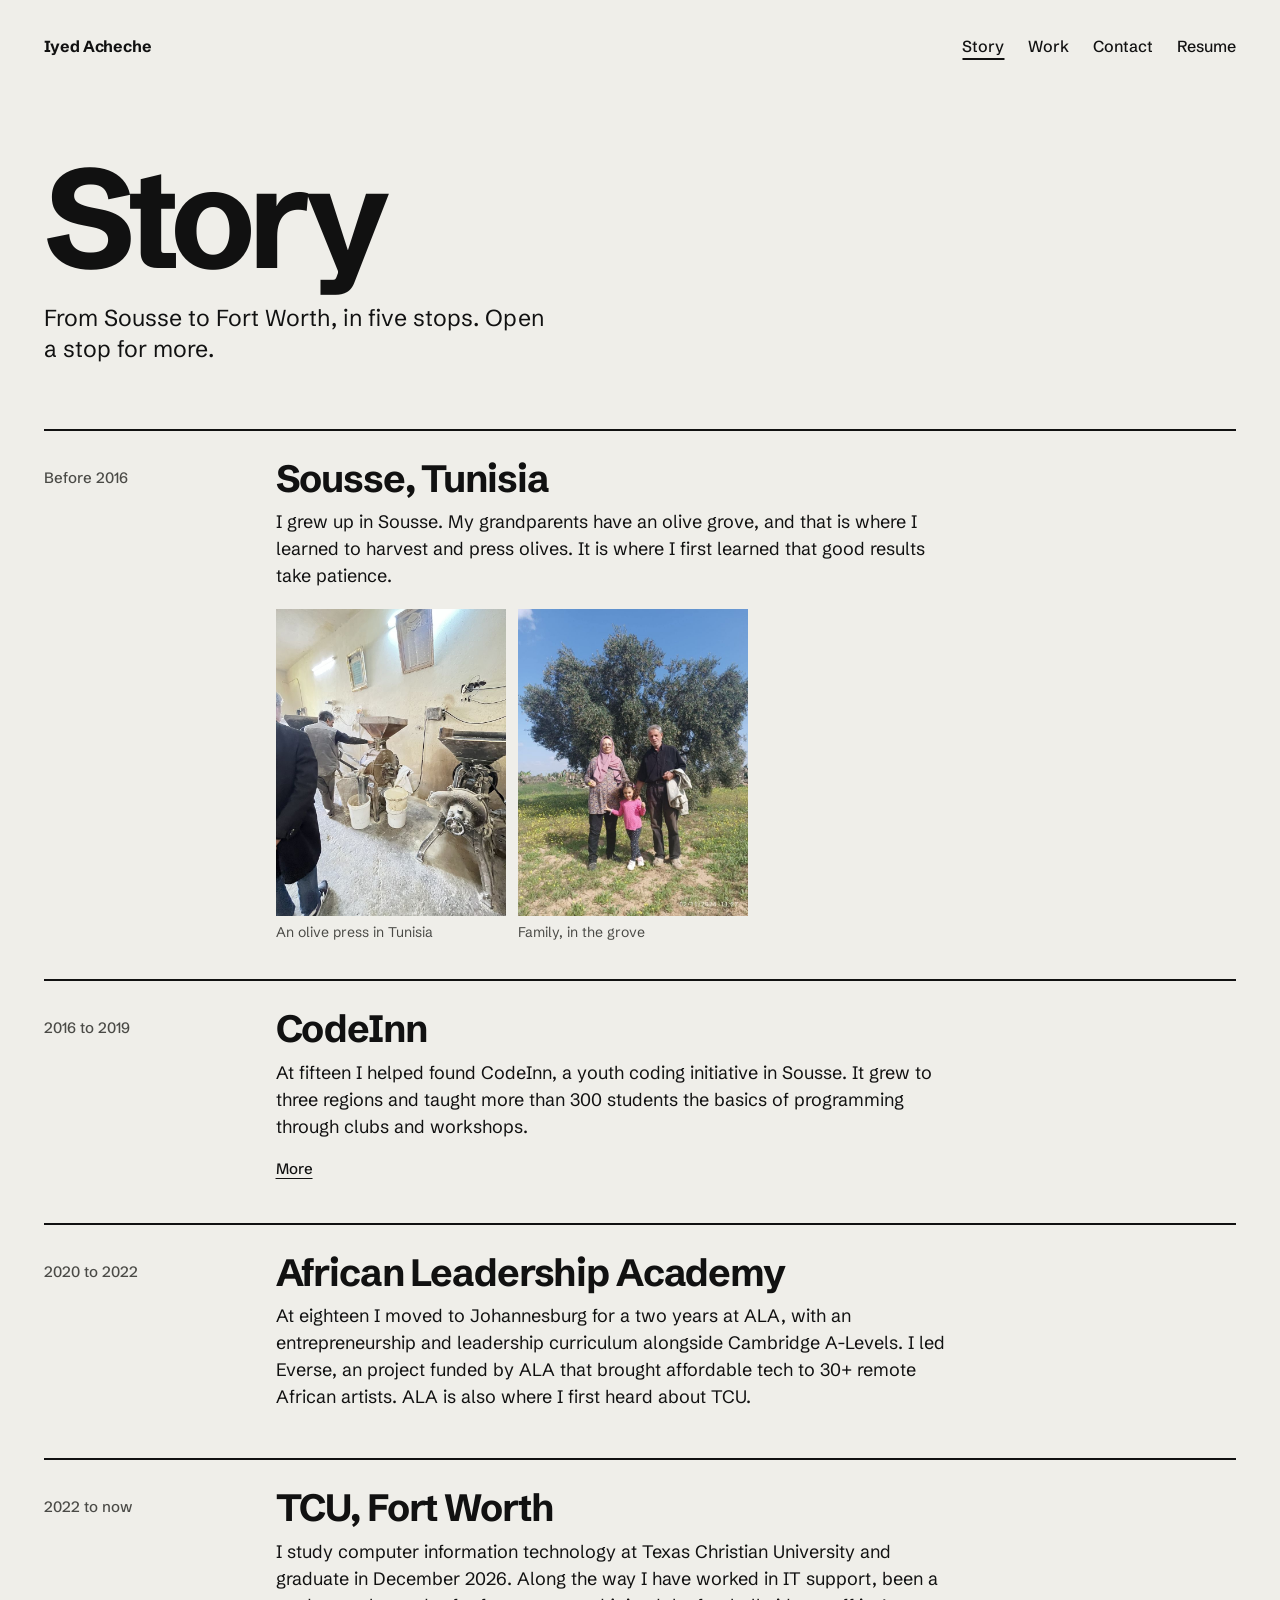
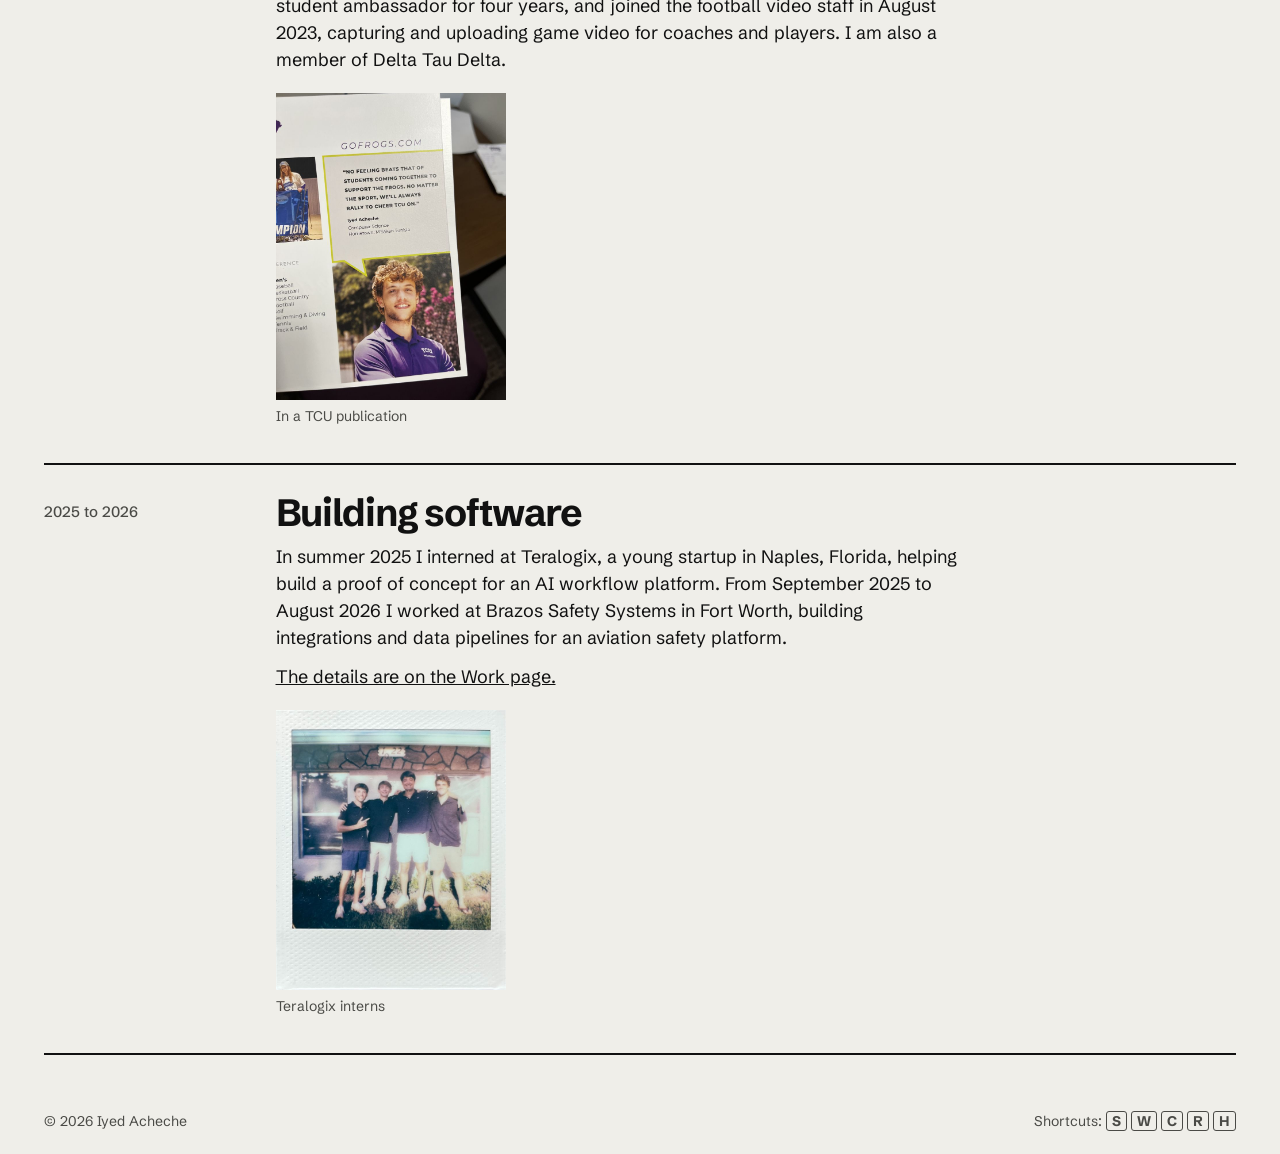
==== commit 62026614: "Story: remove Off the clock section Co-Authored-By: Claude Sonnet 5.5 <noreply@anthropic.com> Claude" ====
--- a/story.html
+++ b/story.html
@@ -4,10 +4,10 @@
 <meta charset="utf-8">
 <meta name="viewport" content="width=device-width, initial-scale=1">
 <title>Story | Iyed Acheche</title>
-<meta name="description" content="From Sousse, Tunisia to Fort Worth, Texas: Iyed Acheche's story in six stops.">
+<meta name="description" content="From Sousse, Tunisia to Fort Worth, Texas: Iyed Acheche's story in five stops.">
 <meta property="og:type" content="website">
 <meta property="og:title" content="Story | Iyed Acheche">
-<meta property="og:description" content="From Sousse, Tunisia to Fort Worth, Texas, in six stops.">
+<meta property="og:description" content="From Sousse, Tunisia to Fort Worth, Texas, in five stops.">
 <meta property="og:image" content="https://iyedacheche.github.io/iyed-acheche-personal-website/og.png">
 <meta name="twitter:card" content="summary_large_image">
 <link rel="icon" href="favicon.svg" type="image/svg+xml">
@@ -32,7 +32,7 @@
 
 <main class="page">
   <h1 class="title">Story</h1>
-  <p class="lede">From Sousse to Fort Worth, in six stops. Open a stop for more.</p>
+  <p class="lede">From Sousse to Fort Worth, in five stops. Open a stop for more.</p>
 
   <section class="stop">
     <div class="when">Before 2016</div>
@@ -88,19 +88,6 @@
       </div>
     </div>
   </section>
-
-  <section class="stop">
-    <div class="when">Off the clock</div>
-    <div>
-      <h2>Away from the screen</h2>
-      <ul class="chips">
-        <li>Pickleball</li>
-        <li>Electric guitar</li>
-        <li>Stone carving</li>
-        <li>Delta Tau Delta</li>
-      </ul>
-    </div>
-  </section>
 </main>
 
 <footer class="foot">
--- a/assets/style.css
+++ b/assets/style.css
@@ -82,12 +82,6 @@
 .more summary:hover{color:var(--purple)}
 .more p{margin-top:8px}
 
-.chips{display:grid;grid-template-columns:repeat(4,minmax(0,1fr));margin:18px 0 0;padding:0;list-style:none;border-top:1px solid var(--ink);max-width:720px}
-.chips li{padding:18px 16px 18px 0;border-right:1px solid var(--ink);font-size:clamp(18px,1.8vw,24px);font-weight:700;letter-spacing:-.02em;line-height:1.15}
-.chips li:not(:first-child){padding-left:16px}
-.chips li:last-child{border-right:0}
-@media (max-width:819px){.chips{grid-template-columns:repeat(2,minmax(0,1fr))}.chips li{border-bottom:1px solid var(--ink);padding:14px 12px 14px 0}.chips li:nth-child(2n){border-right:0}.chips li:nth-child(2n+1){padding-left:0}.chips li:nth-child(2n){padding-left:14px}}
-
 /* work */
 .sect{margin:0 0 clamp(40px,6vw,72px)}
 .sect>h2{margin:0 0 14px;font-size:15px;font-weight:700;text-transform:uppercase;letter-spacing:.08em}
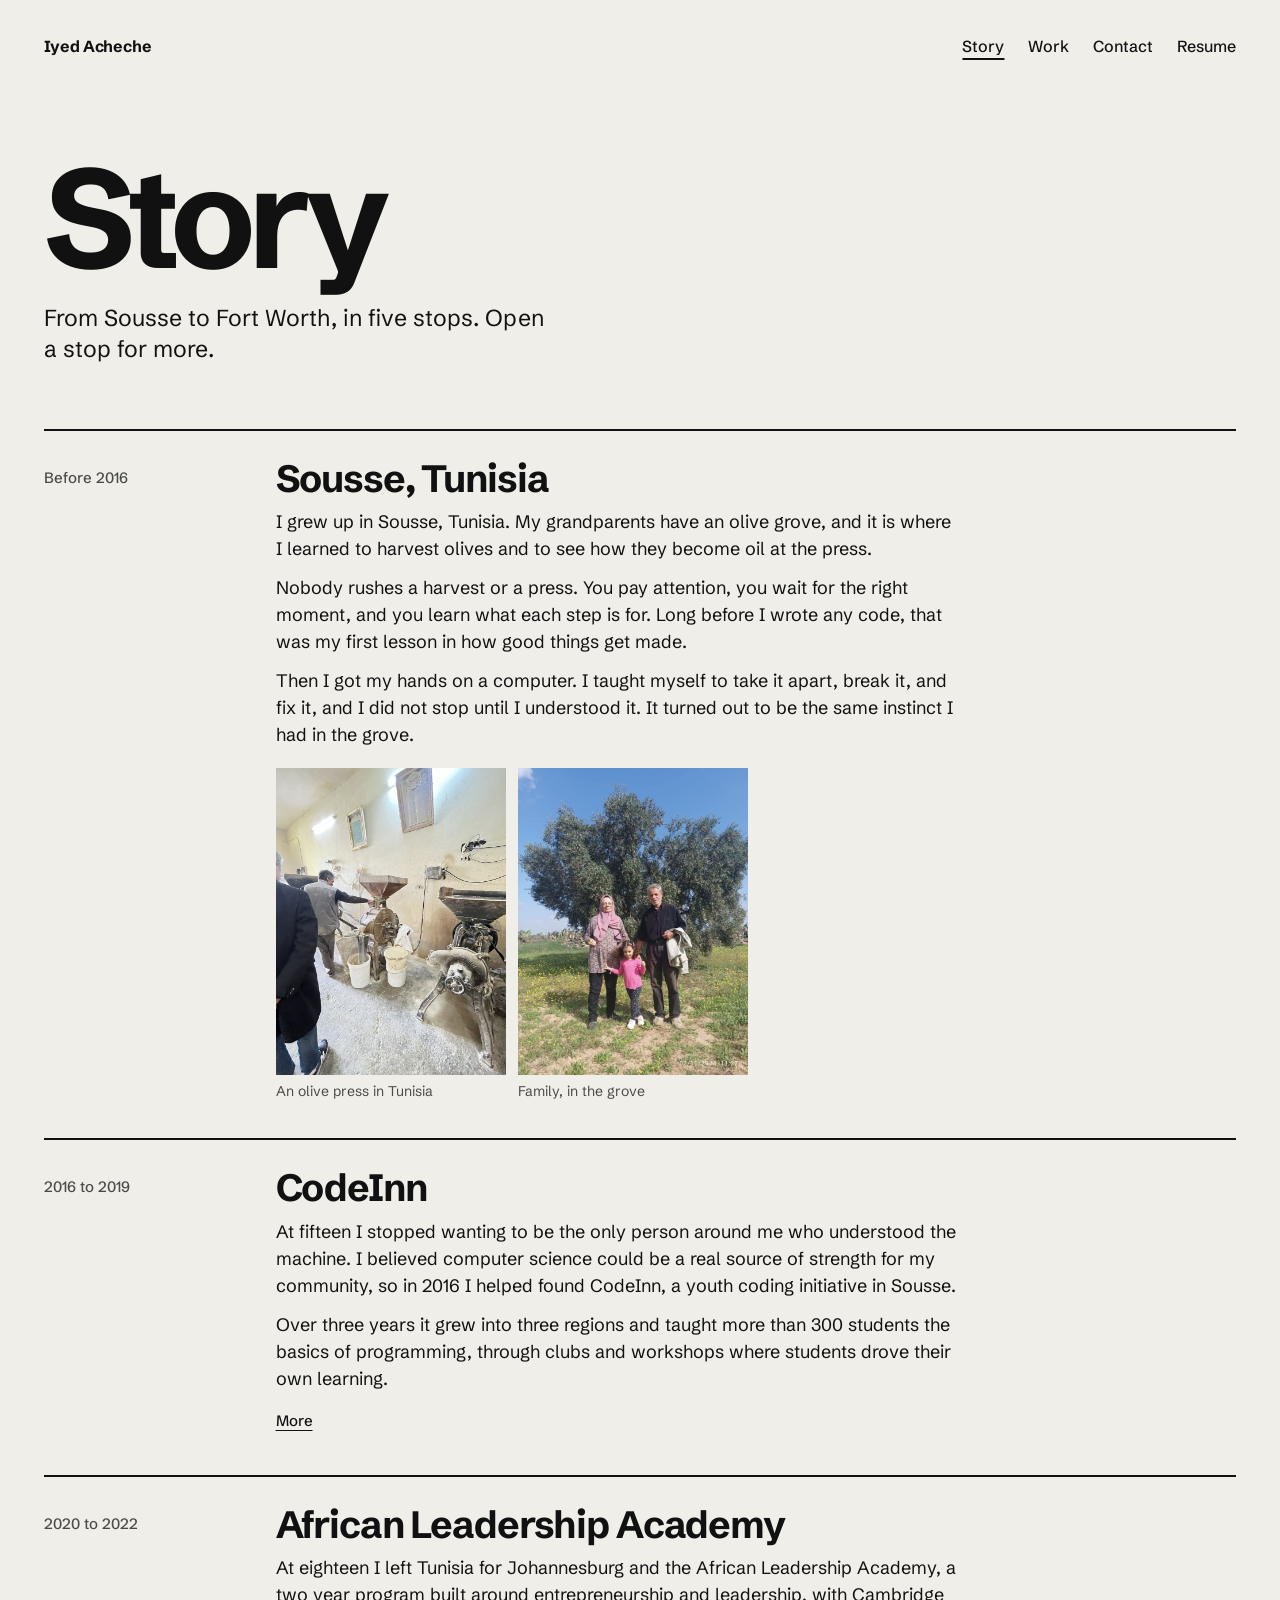
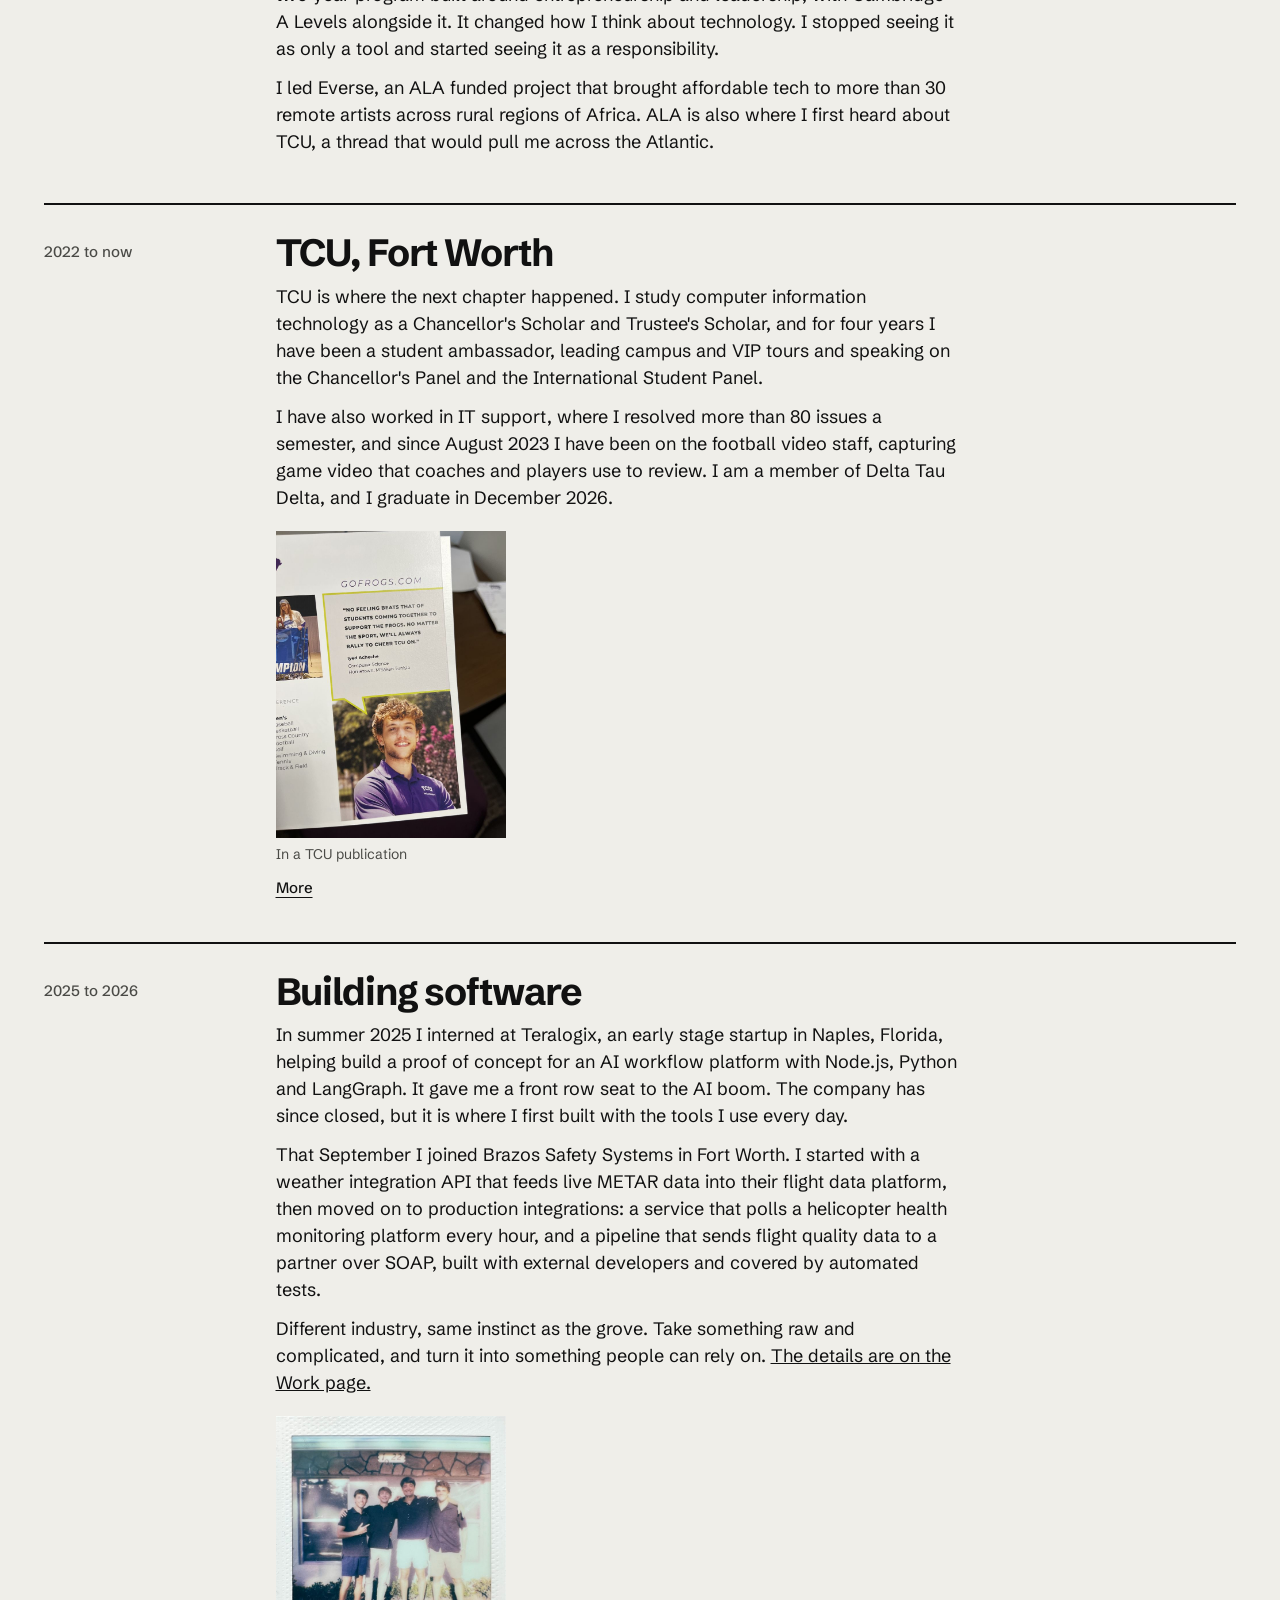
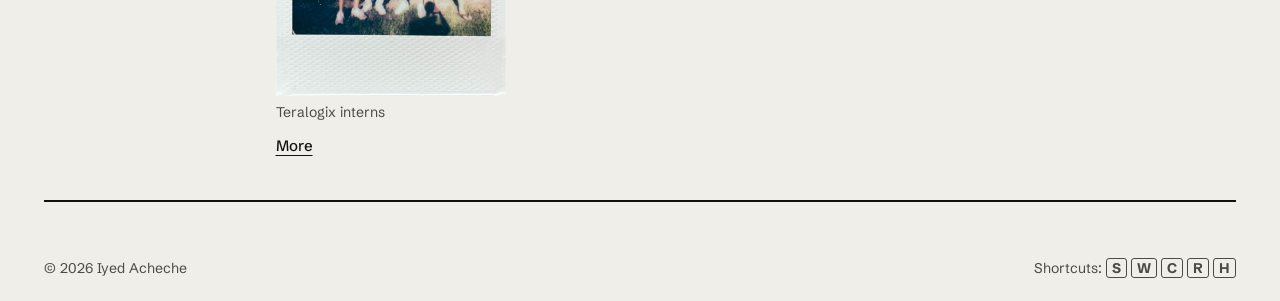
==== commit 7de432ea: "Story: richer narrative; update resume and Work page to latest resume Co-Authored-By: Claude Sonnet " ====
--- a/story.html
+++ b/story.html
@@ -38,7 +38,9 @@
     <div class="when">Before 2016</div>
     <div>
       <h2>Sousse, Tunisia</h2>
-      <p>I grew up in Sousse. My grandparents have an olive grove, and that is where I learned to harvest and press olives. It is where I first learned that good results take patience.</p>
+      <p>I grew up in Sousse, Tunisia. My grandparents have an olive grove, and it is where I learned to harvest olives and to see how they become oil at the press.</p>
+      <p>Nobody rushes a harvest or a press. You pay attention, you wait for the right moment, and you learn what each step is for. Long before I wrote any code, that was my first lesson in how good things get made.</p>
+      <p>Then I got my hands on a computer. I taught myself to take it apart, break it, and fix it, and I did not stop until I understood it. It turned out to be the same instinct I had in the grove.</p>
       <div class="photos">
         <figure><img src="assets/photos/olive-press.jpg" alt="An olive press at work in Tunisia" width="800" height="1067" loading="lazy"><figcaption>An olive press in Tunisia</figcaption></figure>
         <figure><img src="assets/photos/olive-tree.jpg" alt="A family standing in front of a large olive tree in Tunisia" width="800" height="1067" loading="lazy"><figcaption>Family, in the grove</figcaption></figure>
@@ -50,10 +52,11 @@
     <div class="when">2016 to 2019</div>
     <div>
       <h2>CodeInn</h2>
-      <p>At fifteen I helped found CodeInn, a youth coding initiative in Sousse. It grew to three regions and taught more than 300 students the basics of programming through clubs and workshops.</p>
+      <p>At fifteen I stopped wanting to be the only person around me who understood the machine. I believed computer science could be a real source of strength for my community, so in 2016 I helped found CodeInn, a youth coding initiative in Sousse.</p>
+      <p>Over three years it grew into three regions and taught more than 300 students the basics of programming, through clubs and workshops where students drove their own learning.</p>
       <details class="more">
         <summary>More</summary>
-        <p>Those years also took me to Yale Young Global Scholars in 2018 and to LaunchX at the University of Michigan in 2019, which moved online partway through. If you went through either program, I would love to hear from you.</p>
+        <p>Those years also took me to Yale Young Global Scholars in 2018 and to LaunchX at the University of Michigan in 2019, which moved online partway through. Both were early proof, for me, that what I had started in Sousse held up outside it. If you went through either program, I would love to hear from you.</p>
       </details>
     </div>
   </section>
@@ -62,7 +65,8 @@
     <div class="when">2020 to 2022</div>
     <div>
       <h2>African Leadership Academy</h2>
-      <p>At eighteen I moved to Johannesburg for a two years at ALA, with an entrepreneurship and leadership curriculum alongside Cambridge A-Levels. I led Everse, an project funded by ALA that brought affordable tech to 30+ remote African artists. ALA is also where I first heard about TCU.</p>
+      <p>At eighteen I left Tunisia for Johannesburg and the African Leadership Academy, a two year program built around entrepreneurship and leadership, with Cambridge A Levels alongside it. It changed how I think about technology. I stopped seeing it as only a tool and started seeing it as a responsibility.</p>
+      <p>I led Everse, an ALA funded project that brought affordable tech to more than 30 remote artists across rural regions of Africa. ALA is also where I first heard about TCU, a thread that would pull me across the Atlantic.</p>
     </div>
   </section>
 
@@ -70,10 +74,15 @@
     <div class="when">2022 to now</div>
     <div>
       <h2>TCU, Fort Worth</h2>
-      <p>I study computer information technology at Texas Christian University and graduate in December 2026. Along the way I have worked in IT support, been a student ambassador for four years, and joined the football video staff in August 2023, capturing and uploading game video for coaches and players. I am also a member of Delta Tau Delta.</p>
+      <p>TCU is where the next chapter happened. I study computer information technology as a Chancellor's Scholar and Trustee's Scholar, and for four years I have been a student ambassador, leading campus and VIP tours and speaking on the Chancellor's Panel and the International Student Panel.</p>
+      <p>I have also worked in IT support, where I resolved more than 80 issues a semester, and since August 2023 I have been on the football video staff, capturing game video that coaches and players use to review. I am a member of Delta Tau Delta, and I graduate in December 2026.</p>
       <div class="photos">
         <figure><img src="assets/photos/gofrogs-feature.jpg" alt="A TCU athletics publication with a quote and photo of Iyed" width="800" height="1067" loading="lazy"><figcaption>In a TCU publication</figcaption></figure>
       </div>
+      <details class="more">
+        <summary>More</summary>
+        <p>Along the way I picked up two bowl rings with the football program.</p>
+      </details>
     </div>
   </section>
 
@@ -81,11 +90,16 @@
     <div class="when">2025 to 2026</div>
     <div>
       <h2>Building software</h2>
-      <p>In summer 2025 I interned at Teralogix, a young startup in Naples, Florida, helping build a proof of concept for an AI workflow platform. From September 2025 to August 2026 I worked at Brazos Safety Systems in Fort Worth, building integrations and data pipelines for an aviation safety platform.</p>
-      <p><a href="work.html"><u>The details are on the Work page.</u></a></p>
+      <p>In summer 2025 I interned at Teralogix, an early stage startup in Naples, Florida, helping build a proof of concept for an AI workflow platform with Node.js, Python and LangGraph. It gave me a front row seat to the AI boom. The company has since closed, but it is where I first built with the tools I use every day.</p>
+      <p>That September I joined Brazos Safety Systems in Fort Worth. I started with a weather integration API that feeds live METAR data into their flight data platform, then moved on to production integrations: a service that polls a helicopter health monitoring platform every hour, and a pipeline that sends flight quality data to a partner over SOAP, built with external developers and covered by automated tests.</p>
+      <p>Different industry, same instinct as the grove. Take something raw and complicated, and turn it into something people can rely on. <a href="work.html"><u>The details are on the Work page.</u></a></p>
       <div class="photos">
         <figure><img src="assets/photos/teralogix-interns.jpg" alt="Four Teralogix interns standing together with their arms around each other" width="800" height="973" loading="lazy"><figcaption>Teralogix interns</figcaption></figure>
       </div>
+      <details class="more">
+        <summary>More</summary>
+        <p>In 2026 I also took part in the Google Hackathon, on the hardware track.</p>
+      </details>
     </div>
   </section>
 </main>
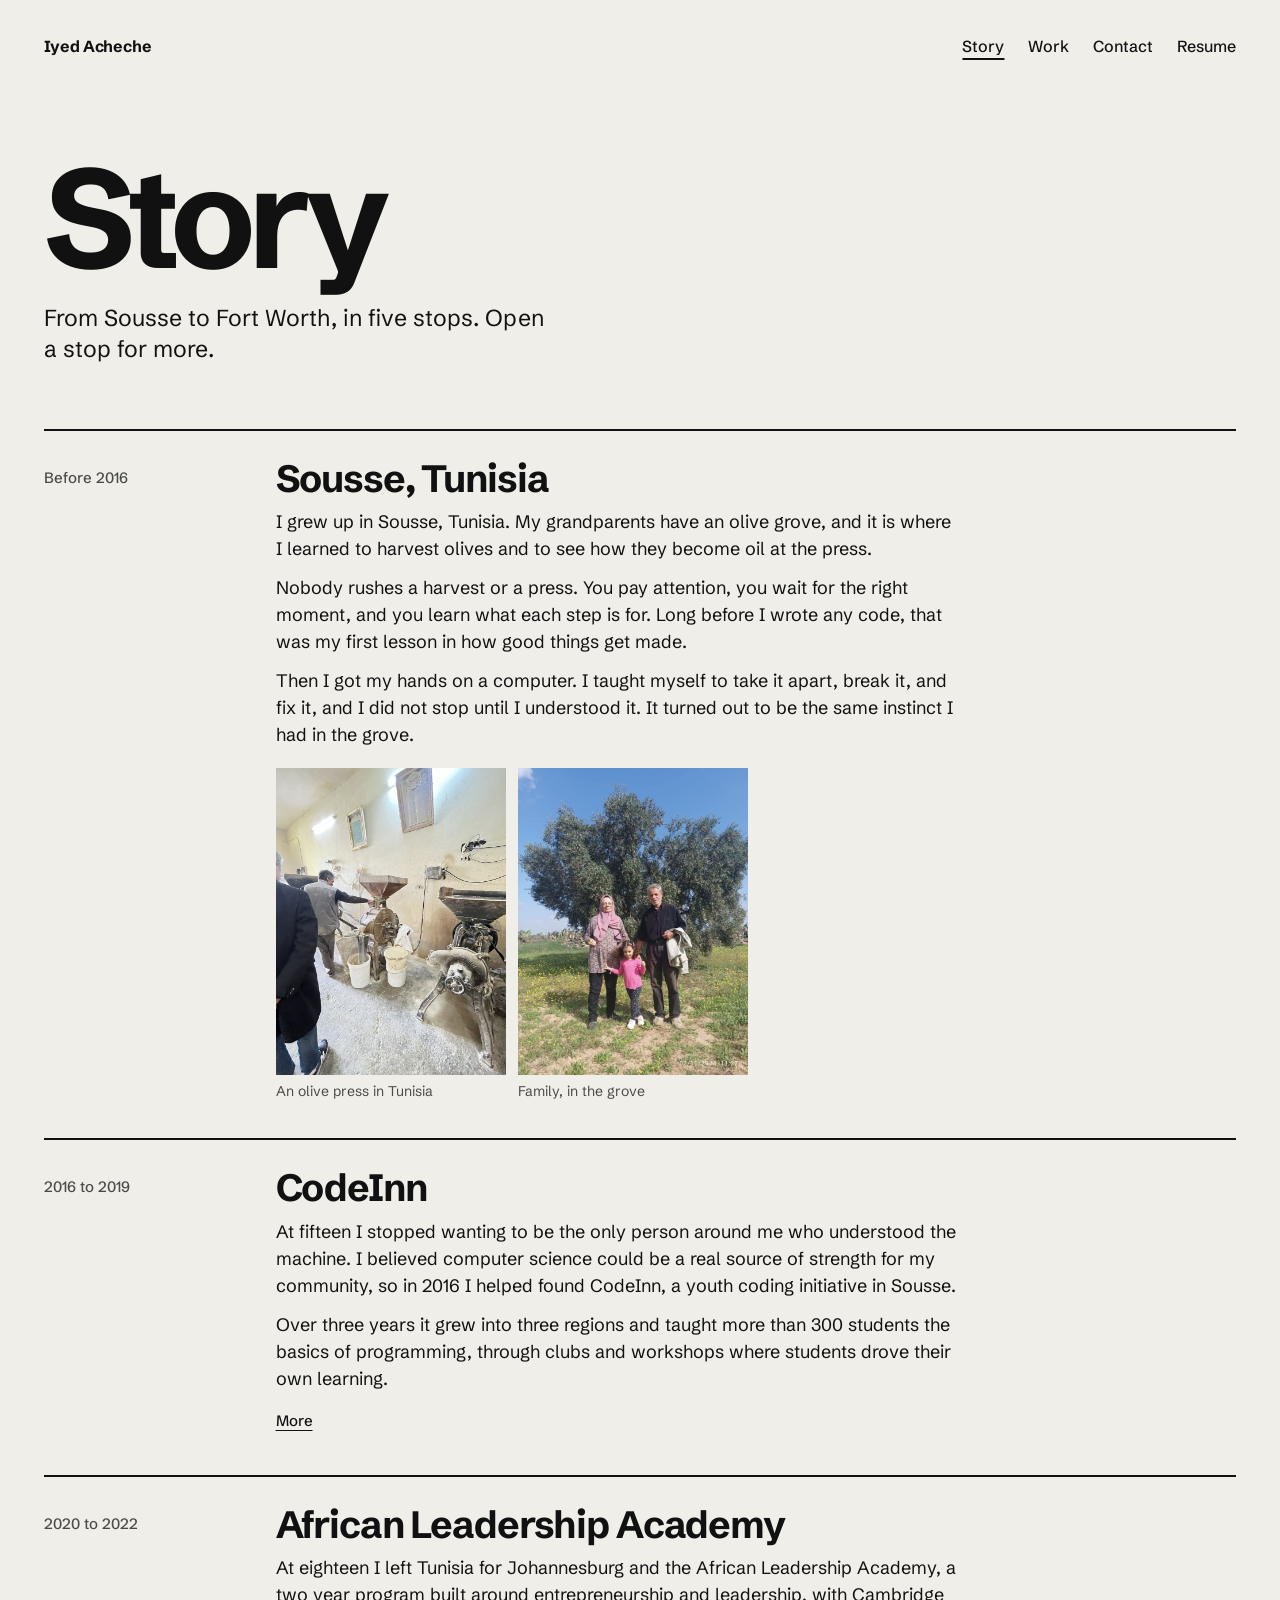
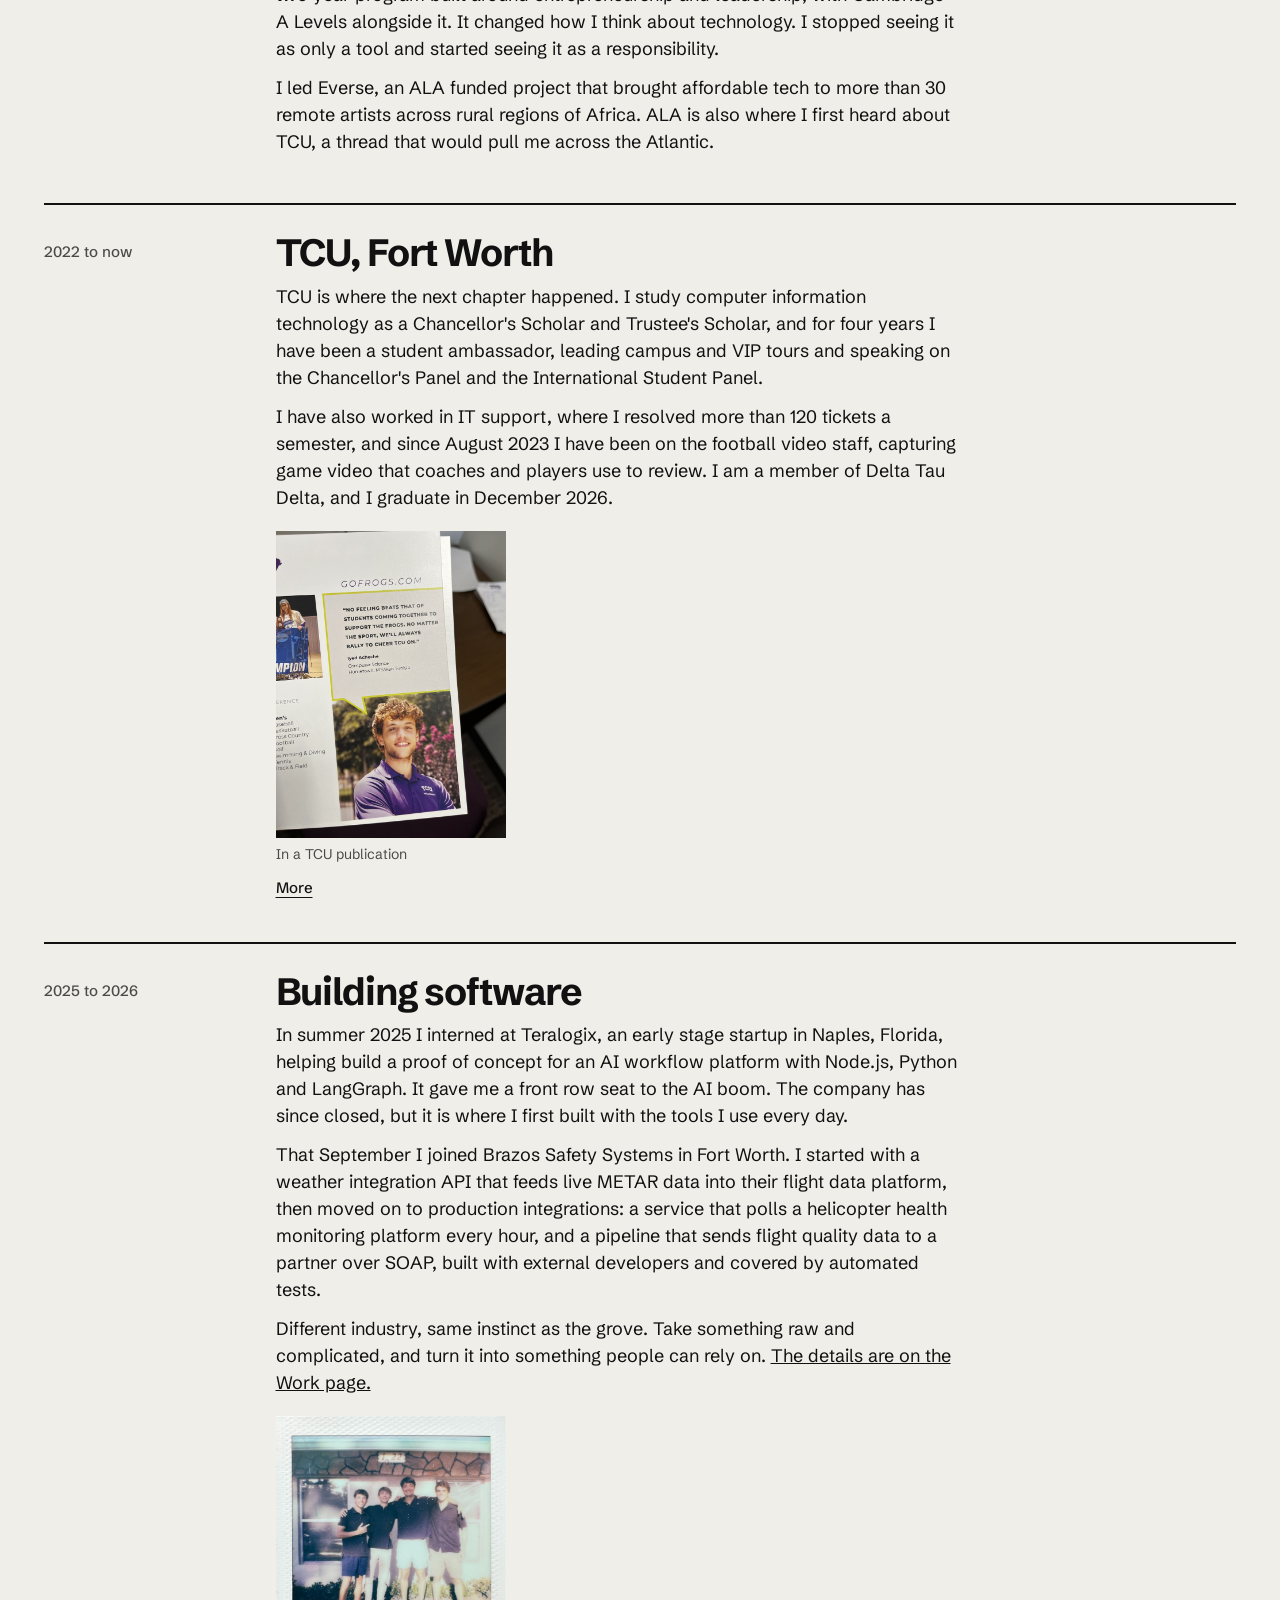
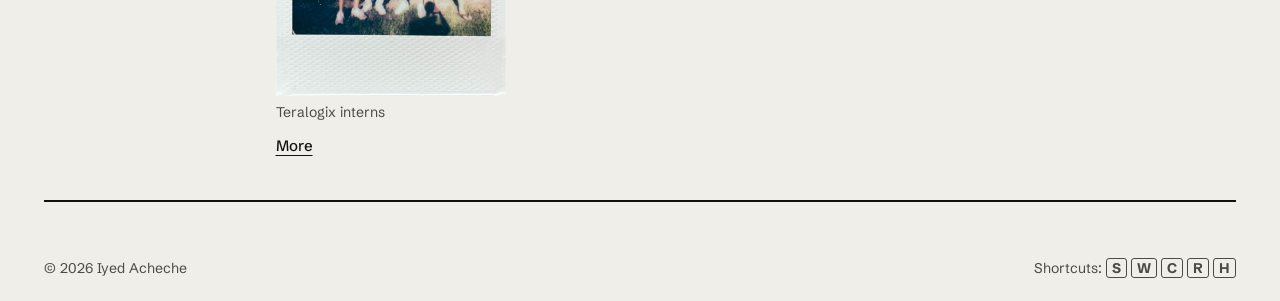
==== commit 50316e76: "Update IT support stat to 120+ tickets a semester Story and Work pages now both say more than 120 ti" ====
--- a/story.html
+++ b/story.html
@@ -75,7 +75,7 @@
     <div>
       <h2>TCU, Fort Worth</h2>
       <p>TCU is where the next chapter happened. I study computer information technology as a Chancellor's Scholar and Trustee's Scholar, and for four years I have been a student ambassador, leading campus and VIP tours and speaking on the Chancellor's Panel and the International Student Panel.</p>
-      <p>I have also worked in IT support, where I resolved more than 80 issues a semester, and since August 2023 I have been on the football video staff, capturing game video that coaches and players use to review. I am a member of Delta Tau Delta, and I graduate in December 2026.</p>
+      <p>I have also worked in IT support, where I resolved more than 120 tickets a semester, and since August 2023 I have been on the football video staff, capturing game video that coaches and players use to review. I am a member of Delta Tau Delta, and I graduate in December 2026.</p>
       <div class="photos">
         <figure><img src="assets/photos/gofrogs-feature.jpg" alt="A TCU athletics publication with a quote and photo of Iyed" width="800" height="1067" loading="lazy"><figcaption>In a TCU publication</figcaption></figure>
       </div>
--- a/assets/style.css
+++ b/assets/style.css
@@ -120,7 +120,9 @@
   .hero{flex-direction:column;gap:16px;padding-top:18px;padding-bottom:18px}
   h1.name{font-size:clamp(64px,21vw,140px)}
   .hero-text{gap:20px}
-  .portrait{width:100%;height:clamp(130px,23vh,240px)}
+  /* keep a head-and-shoulders crop on phones: 4:3 minimum, grows into spare height, capped near square */
+  .portrait{flex:1 0 auto;width:min(100%,560px,calc(80vh*4/3));height:auto;aspect-ratio:4/3;max-height:min(118vw,640px)}
+  .portrait img{object-position:50% 12%}
   body.home .foot{display:none}
   .tiles{grid-template-columns:repeat(2,minmax(0,1fr))}
   .tile{min-height:88px;gap:14px;border-bottom:1px solid var(--line);padding:12px 12px 14px}
